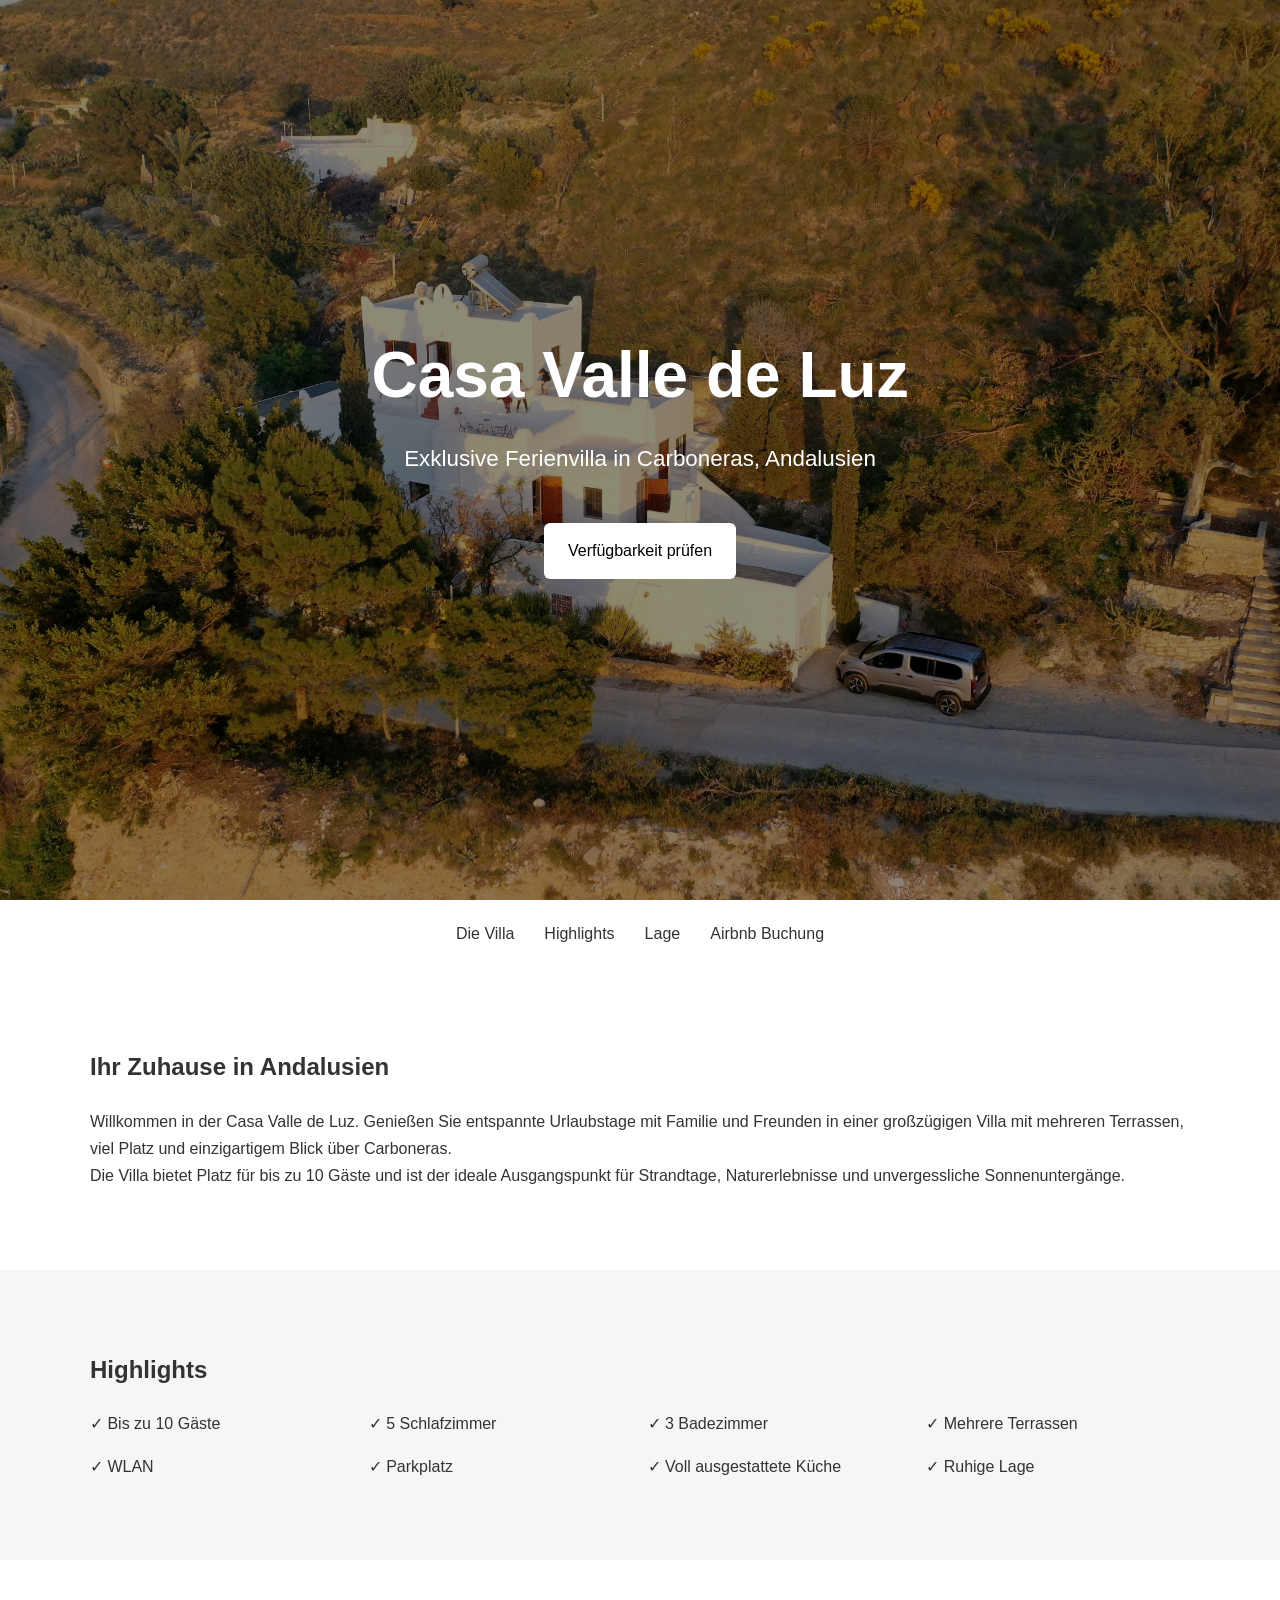
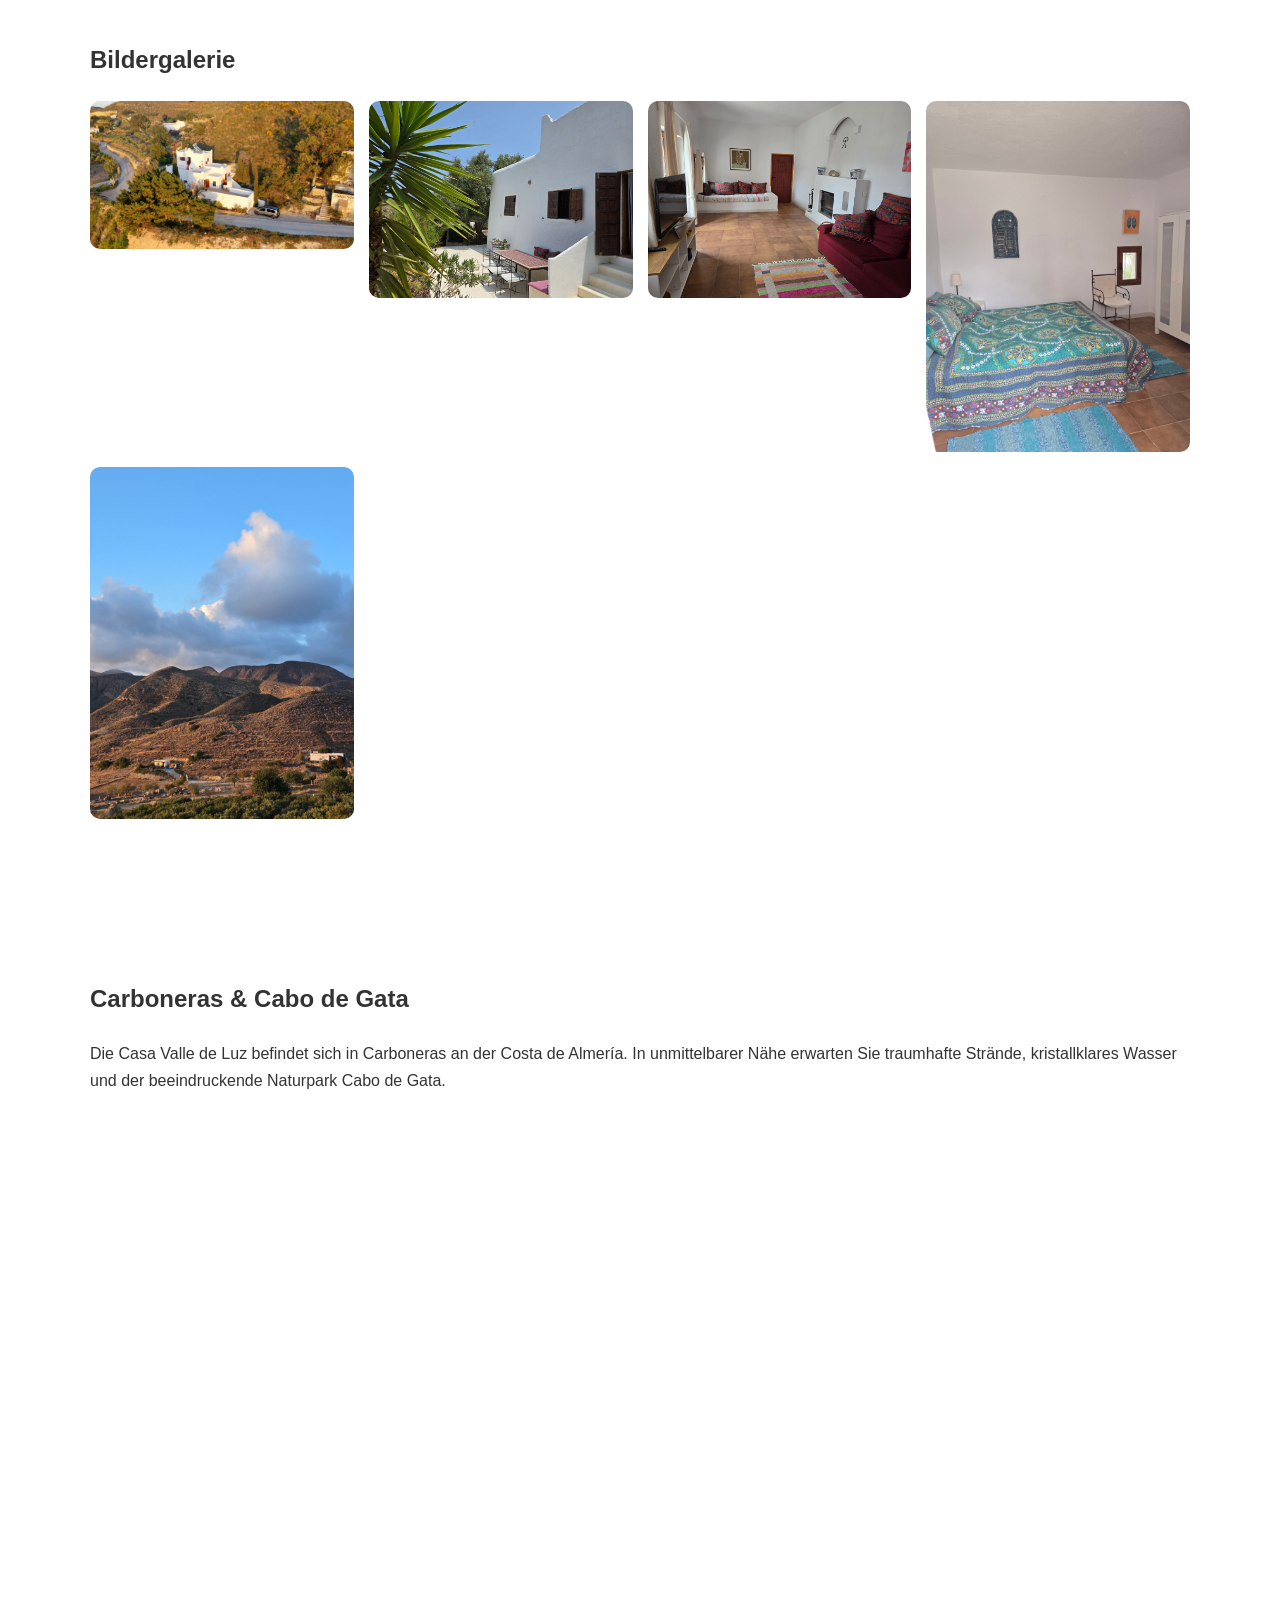
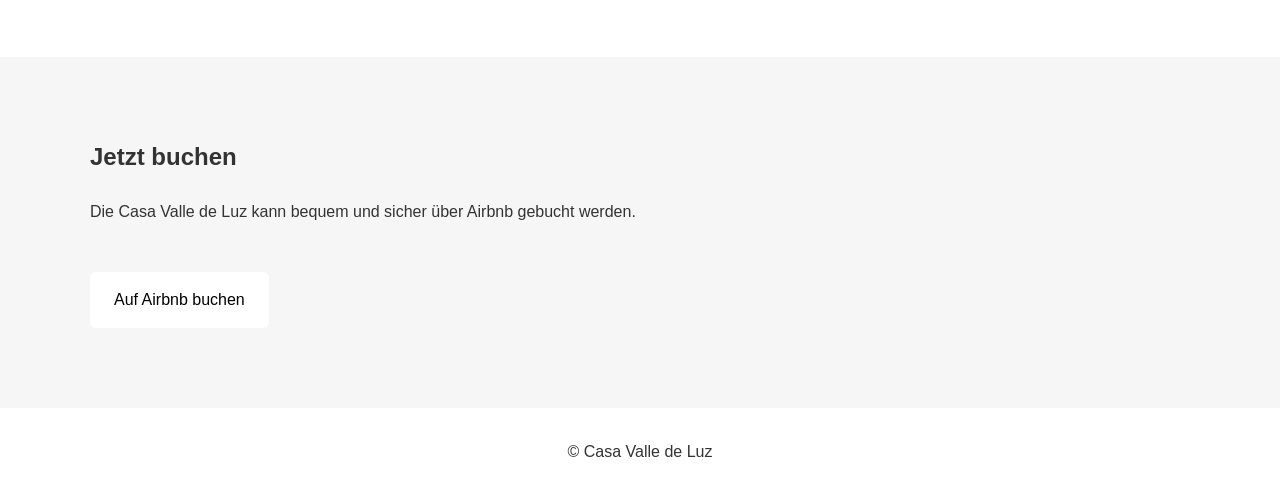
==== index.html @ 9fa116fe "Update button class for Airbnb link" ====
<!DOCTYPE html>
<html lang="de">
<head>
    <meta charset="UTF-8">
    <meta name="viewport" content="width=device-width, initial-scale=1.0">

    <title>Casa Valle de Luz | Ferienvilla in Carboneras, Andalusien</title>

    <meta name="description" content="Exklusive Ferienvilla in Carboneras, Andalusien. Platz für bis zu 10 Gäste, 5 Schlafzimmer, mehrere Terrassen und traumhafte Sonnenuntergänge.">

    <link rel="stylesheet" href="style.css">
</head>
<body>

<header class="hero">
    <div class="overlay">
        <h1>Casa Valle de Luz</h1>
        <p>Exklusive Ferienvilla in Carboneras, Andalusien</p>

<a href="https://www.airbnb.de/rooms/1677461240592118403?adults=7&search_mode=regular_search&check_in=2026-06-26&check_out=2026-07-01&children=0&infants=0&pets=0&source_impression_id=p3_1781857512_P37YwGQTgg1DUT-N&previous_page_section_name=1000&federated_search_id=54c2b876-5242-4b1c-9fb7-497a5ef8c6ed"
   target="_blank"
   class="button">
   Verfügbarkeit prüfen
</a>
</header>

<nav>
    <a href="#villa">Die Villa</a>
    <a href="#highlights">Highlights</a>
    <a href="#lage">Lage</a>
    <a href="DEIN_AIRBNB_LINK" target="_blank">
    Airbnb Buchung
</a>
</nav>

<section id="villa">
    <div class="container">
        <h2>Ihr Zuhause in Andalusien</h2>

        <p>
            Willkommen in der Casa Valle de Luz. Genießen Sie entspannte Urlaubstage
            mit Familie und Freunden in einer großzügigen Villa mit mehreren Terrassen,
            viel Platz und einzigartigem Blick über Carboneras.
        </p>

        <p>
            Die Villa bietet Platz für bis zu 10 Gäste und ist der ideale Ausgangspunkt
            für Strandtage, Naturerlebnisse und unvergessliche Sonnenuntergänge.
        </p>
    </div>
</section>

<section id="highlights" class="light">
    <div class="container">

        <h2>Highlights</h2>

        <div class="grid">
            <div>✓ Bis zu 10 Gäste</div>
            <div>✓ 5 Schlafzimmer</div>
            <div>✓ 3 Badezimmer</div>
            <div>✓ Mehrere Terrassen</div>
            <div>✓ WLAN</div>
            <div>✓ Parkplatz</div>
            <div>✓ Voll ausgestattete Küche</div>
            <div>✓ Ruhige Lage</div>
        </div>

    </div>
</section>

<section id="galerie">
    <div class="container">
        <h2>Bildergalerie</h2>

        <div class="gallery">
            <img src="images/hero.jpg" alt="Ansicht von oben">
            <img src="images/villa1.jpg" alt="Casa Valle de Luz Terrasse">
            <img src="images/villa2.jpg" alt="Wohnbereich">
            <img src="images/villa3.jpg" alt="Schlafzimmer">
            <img src="images/villa4.jpg" alt="Ausblick">
        </div>
    </div>
</section>

<section id="lage">
    <div class="container">

        <h2>Carboneras & Cabo de Gata</h2>

        <p>
            Die Casa Valle de Luz befindet sich in Carboneras an der Costa de Almería.
            In unmittelbarer Nähe erwarten Sie traumhafte Strände, kristallklares Wasser
            und der beeindruckende Naturpark Cabo de Gata.
        </p>

        <iframe
            src="https://www.google.com/maps/embed?pb="
            loading="lazy">
        </iframe>

    </div>
</section>

<section id="buchen" class="light">
    <div class="container">

        <h2>Jetzt buchen</h2>

<p>
    Die Casa Valle de Luz kann bequem und sicher über Airbnb gebucht werden.
</p>

<br>


        <a href="https://www.airbnb.de/rooms/1677461240592118403?adults=6&search_mode=regular_search&check_in=2026-06-24&check_out=2026-06-29&children=0&infants=0&pets=0&source_impression_id=p3_1781709118_P3bIloyeZhqoK9XS&previous_page_section_name=1000&federated_search_id=113969c2-7165-487b-b480-dc4392b8ad9c"
           target="_blank"
           class="button button-buchen">
           Auf Airbnb buchen
        </a>

    </div>
</section>

<footer>
    <p>© Casa Valle de Luz</p>
</footer>

</body>
</html>
---- style.css ----
*{
    margin:0;
    padding:0;
    box-sizing:border-box;
}

body{
    font-family:Arial,sans-serif;
    line-height:1.7;
    color:#333;
}

.hero{
    height:100vh;
    background:url('images/hero.jpg') center center/cover;
    position:relative;
}

.overlay{
    background:rgba(0,0,0,0.45);
    color:white;
    height:100%;
    display:flex;
    flex-direction:column;
    justify-content:center;
    align-items:center;
    text-align:center;
    padding:20px;
}

.hero h1{
    font-size:4rem;
    margin-bottom:10px;
}

.hero p{
    font-size:1.4rem;
    margin-bottom:25px;
}

.button{
    background:white;
    color:black;
    padding:14px 24px;
    text-decoration:none;
    border-radius:6px;
}

nav{
    display:flex;
    justify-content:center;
    gap:30px;
    padding:20px;
    background:white;
    position:sticky;
    top:0;
}

nav a{
    text-decoration:none;
    color:#333;
}

.container{
    width:min(1100px,90%);
    margin:auto;
    padding:80px 0;
}

h2{
    margin-bottom:20px;
}

.light{
    background:#f6f6f6;
}

.grid{
    display:grid;
    grid-template-columns:repeat(auto-fit,minmax(220px,1fr));
    gap:15px;
}

.gallery{
    display:grid;
    grid-template-columns:repeat(auto-fit,minmax(250px,1fr));
    gap:15px;
}

.gallery img{
    width:100%;
    border-radius:10px;
}

iframe{
    width:100%;
    height:450px;
    border:none;
    margin-top:25px;
}

form{
    display:flex;
    flex-direction:column;
    gap:15px;
}

input,
textarea{
    padding:12px;
    border:1px solid #ccc;
    border-radius:6px;
}

.button{
    background:white;
    color:black;
    padding:14px 24px;
    text-decoration:none;
    border-radius:6px;

    display:inline-block;
    margin-top:20px;
    font-size:1rem;
    cursor:pointer;
}
footer{
    text-align:center;
    padding:30px;
}
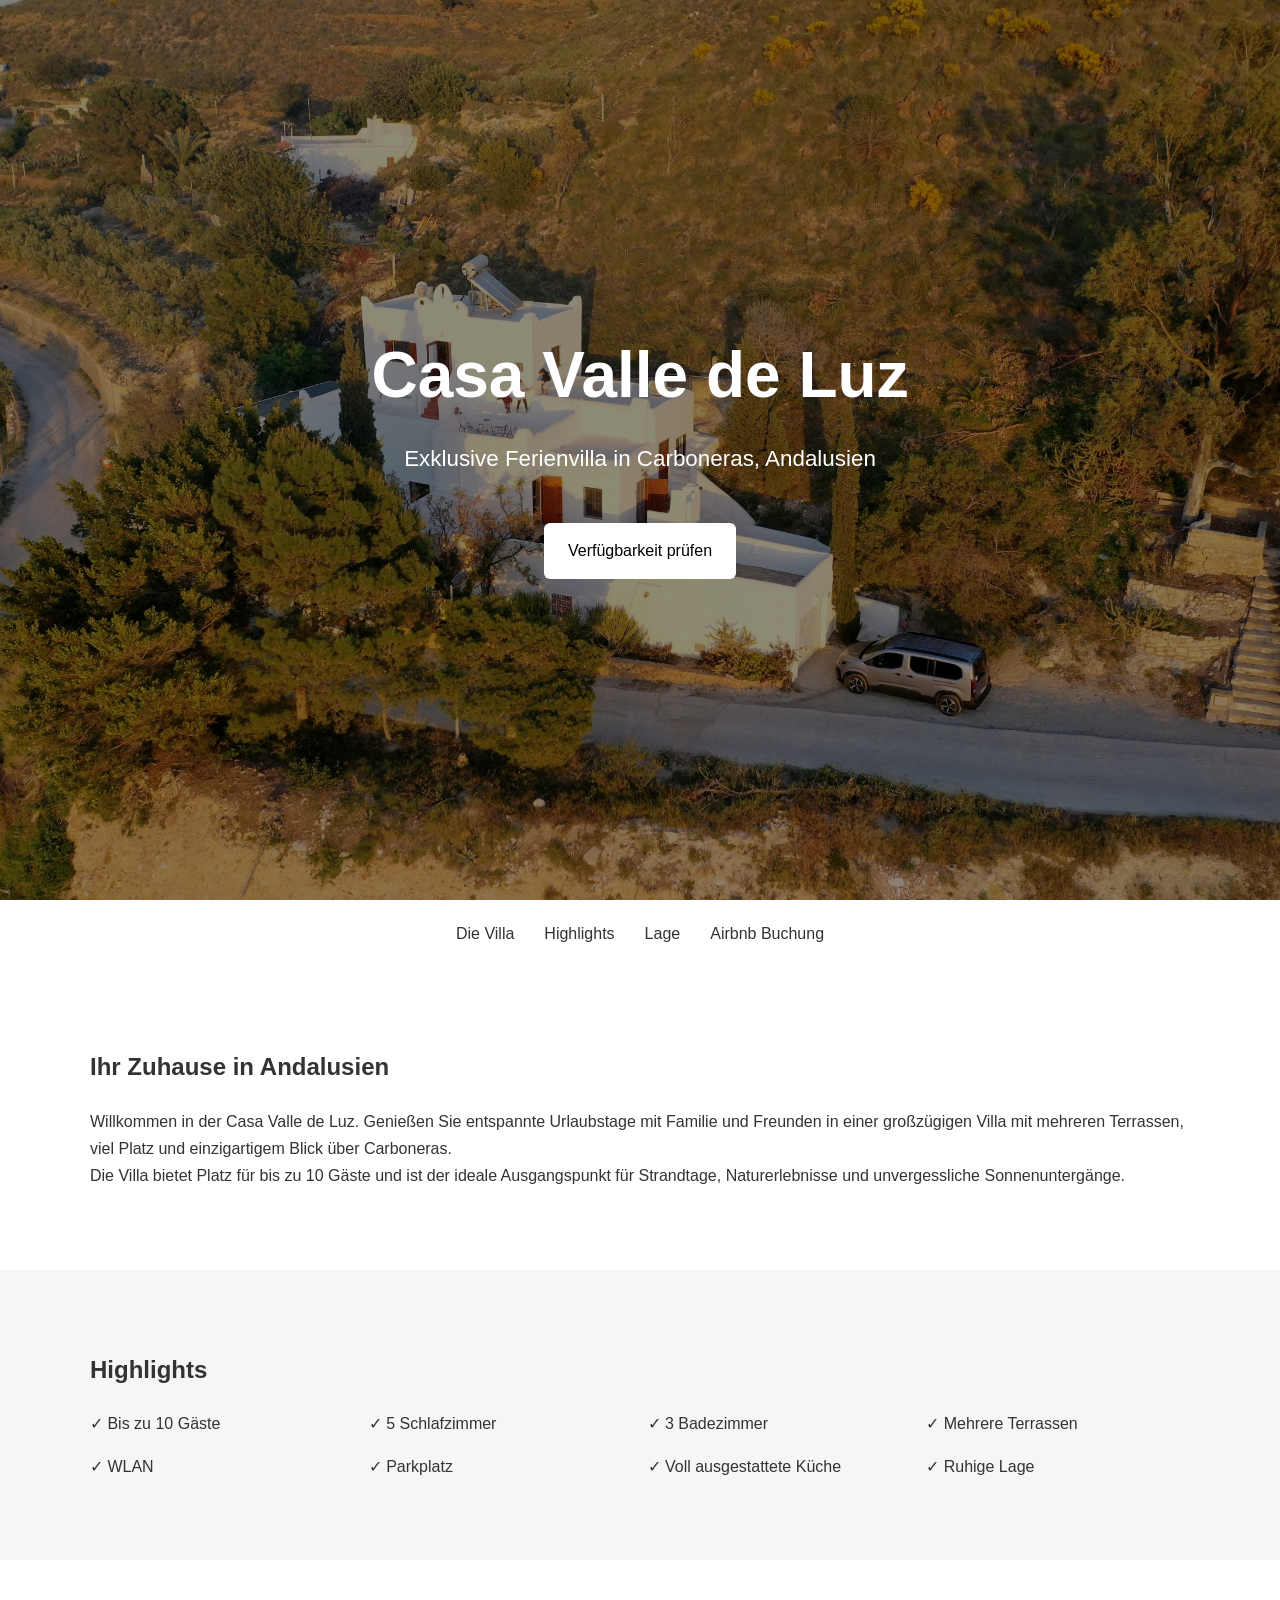
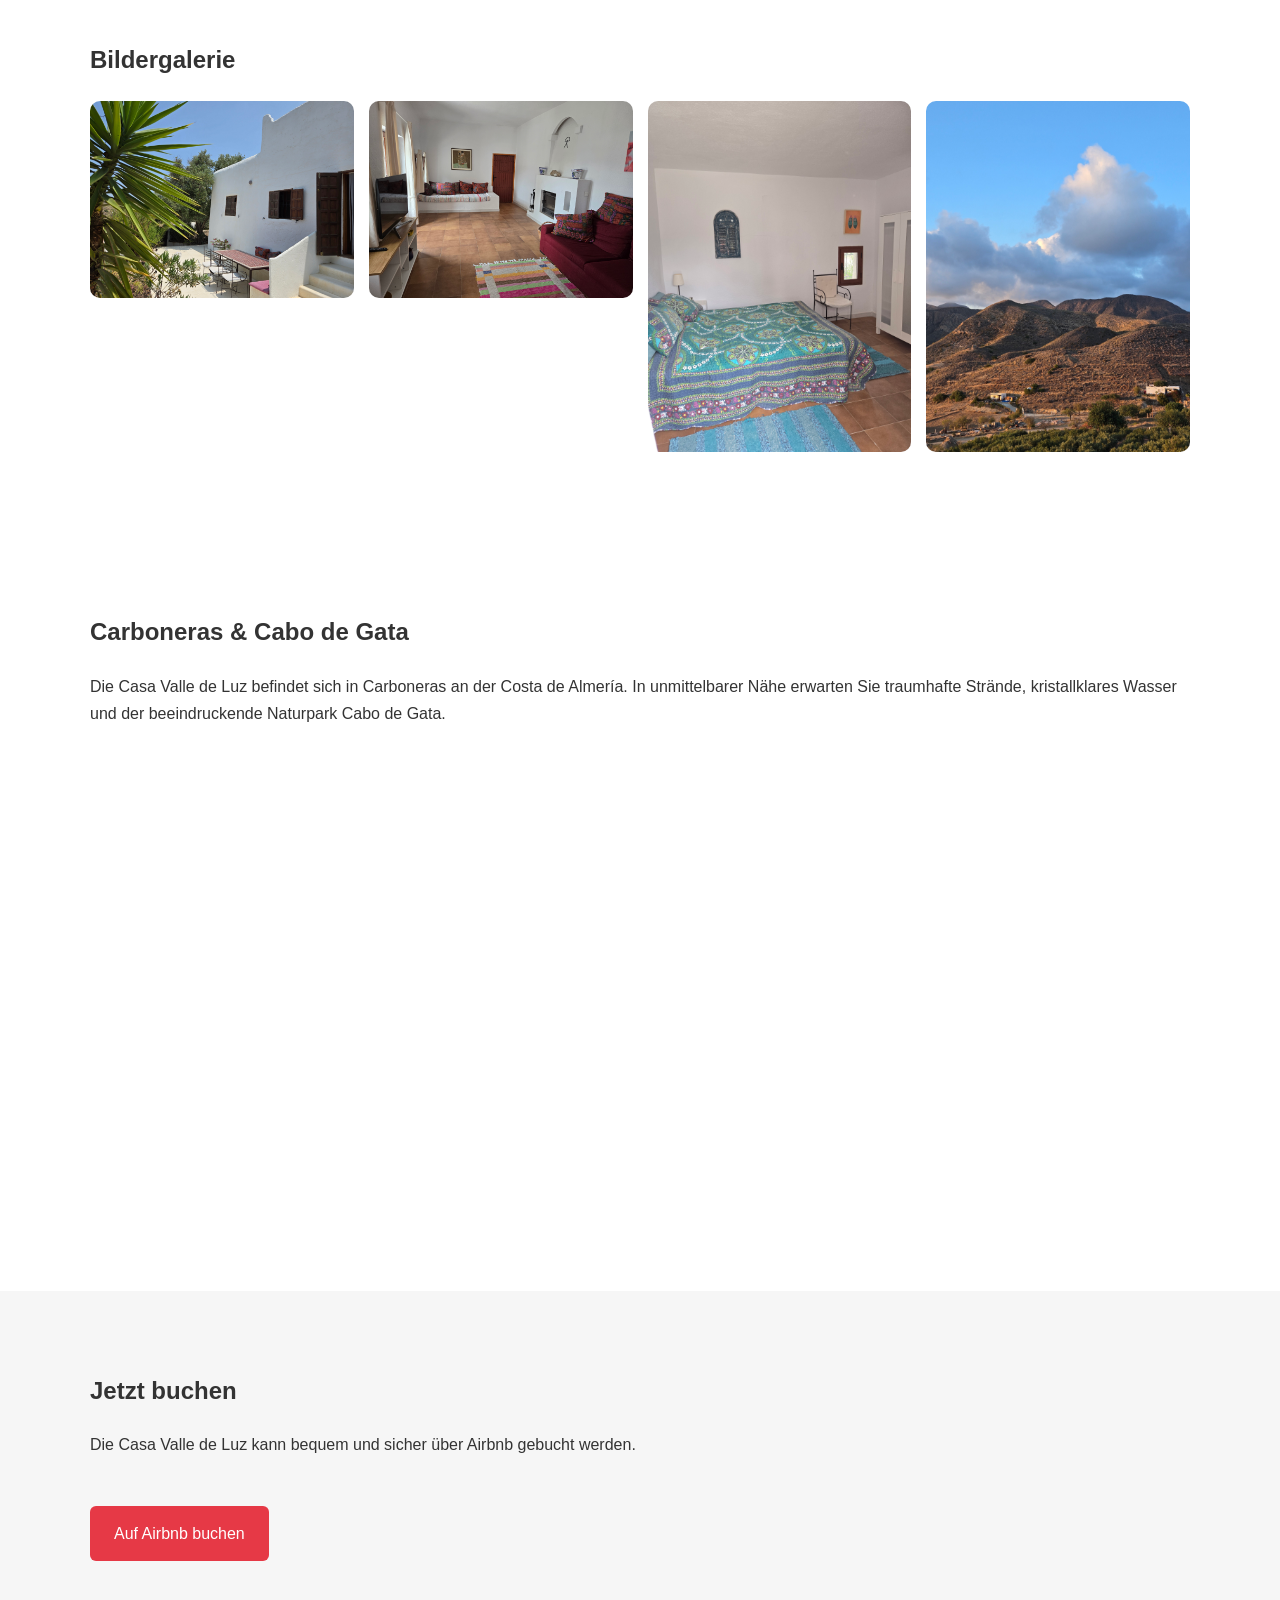
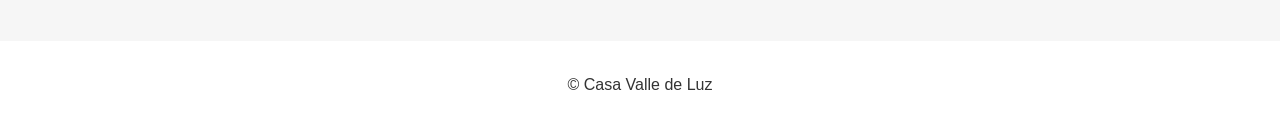
==== commit 78eea9ff: "Update gallery section with lightbox functionality" ====
--- a/index.html
+++ b/index.html
@@ -73,13 +73,12 @@
     <div class="container">
         <h2>Bildergalerie</h2>
 
-        <div class="gallery">
-            <img src="images/hero.jpg" alt="Ansicht von oben">
-            <img src="images/villa1.jpg" alt="Casa Valle de Luz Terrasse">
-            <img src="images/villa2.jpg" alt="Wohnbereich">
-            <img src="images/villa3.jpg" alt="Schlafzimmer">
-            <img src="images/villa4.jpg" alt="Ausblick">
-        </div>
+<div class="gallery">
+    <img src="images/villa1.jpg" alt="Casa Valle de Luz Terrasse" onclick="openLightbox(this)">
+    <img src="images/villa2.jpg" alt="Wohnbereich" onclick="openLightbox(this)">
+    <img src="images/villa3.jpg" alt="Schlafzimmer" onclick="openLightbox(this)">
+    <img src="images/villa4.jpg" alt="Ausblick" onclick="openLightbox(this)">
+</div> 
     </div>
 </section>
 
--- a/style.css
+++ b/style.css
@@ -128,3 +128,11 @@
     text-align:center;
     padding:30px;
 }
+.button-buchen{
+    background: #e63946;
+    color: white;
+}
+
+.button-buchen:hover{
+    background: #c92a36;
+}
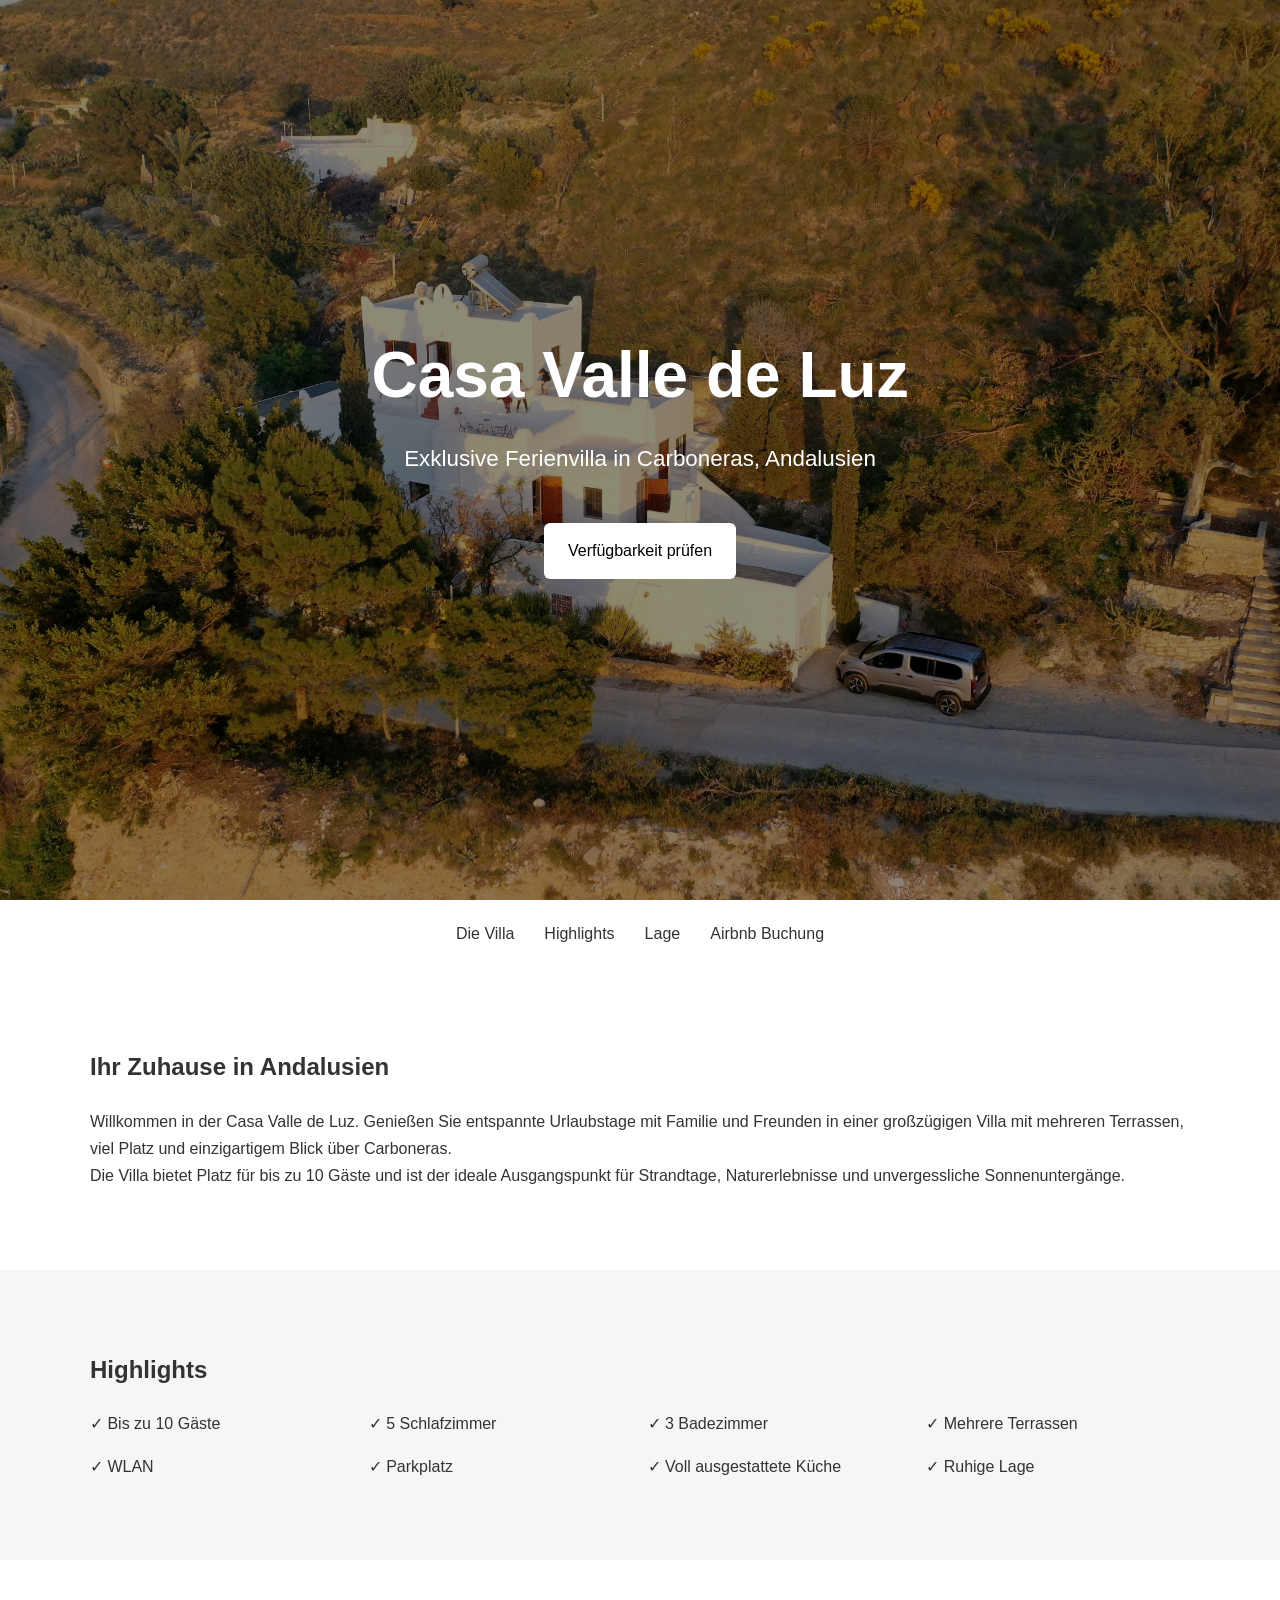
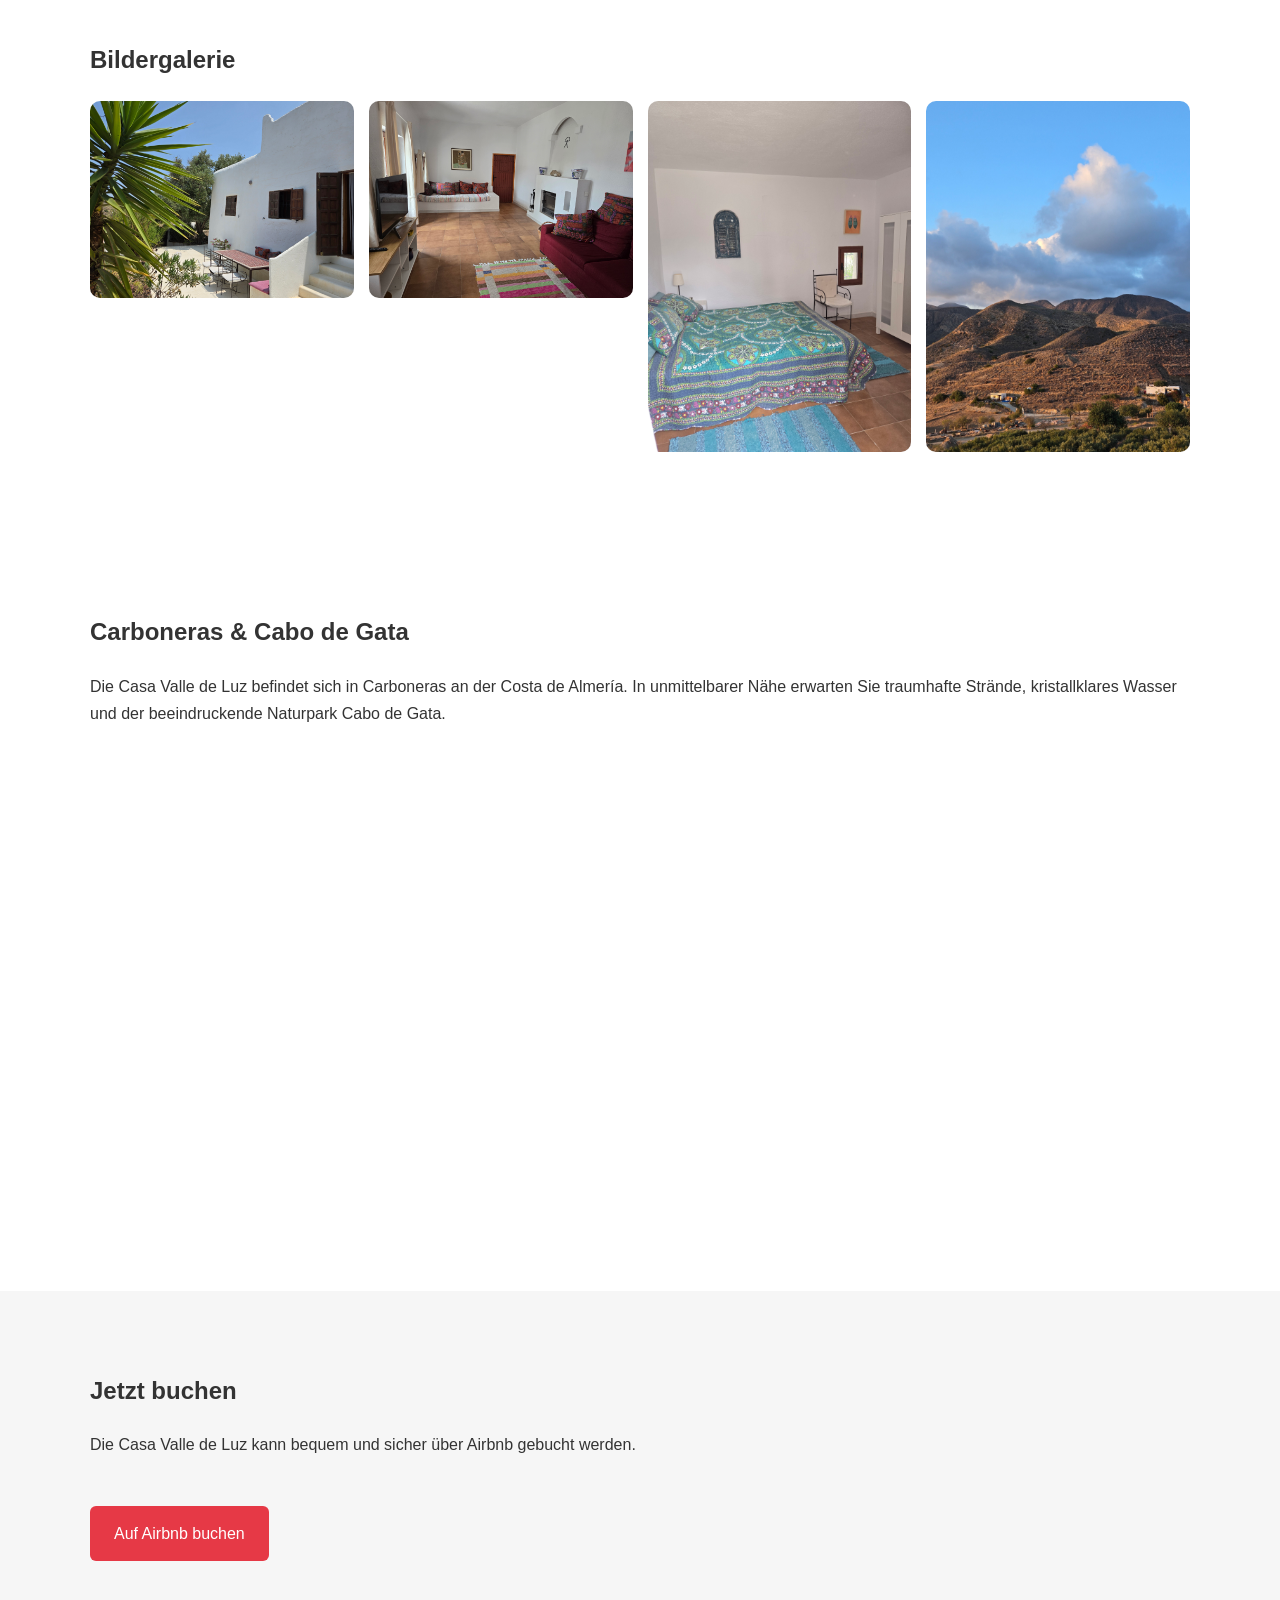
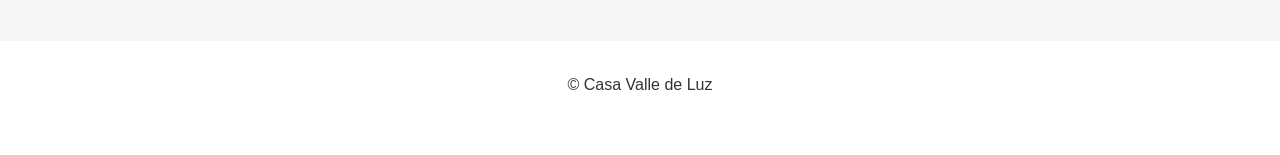
==== commit 2954f74f: "Add lightbox div for image display" ====
--- a/index.html
+++ b/index.html
@@ -126,5 +126,8 @@
     <p>© Casa Valle de Luz</p>
 </footer>
 
+    <div id="lightbox" onclick="closeLightbox()">
+    <img id="lightbox-img">
+</div>
 </body>
 </html>
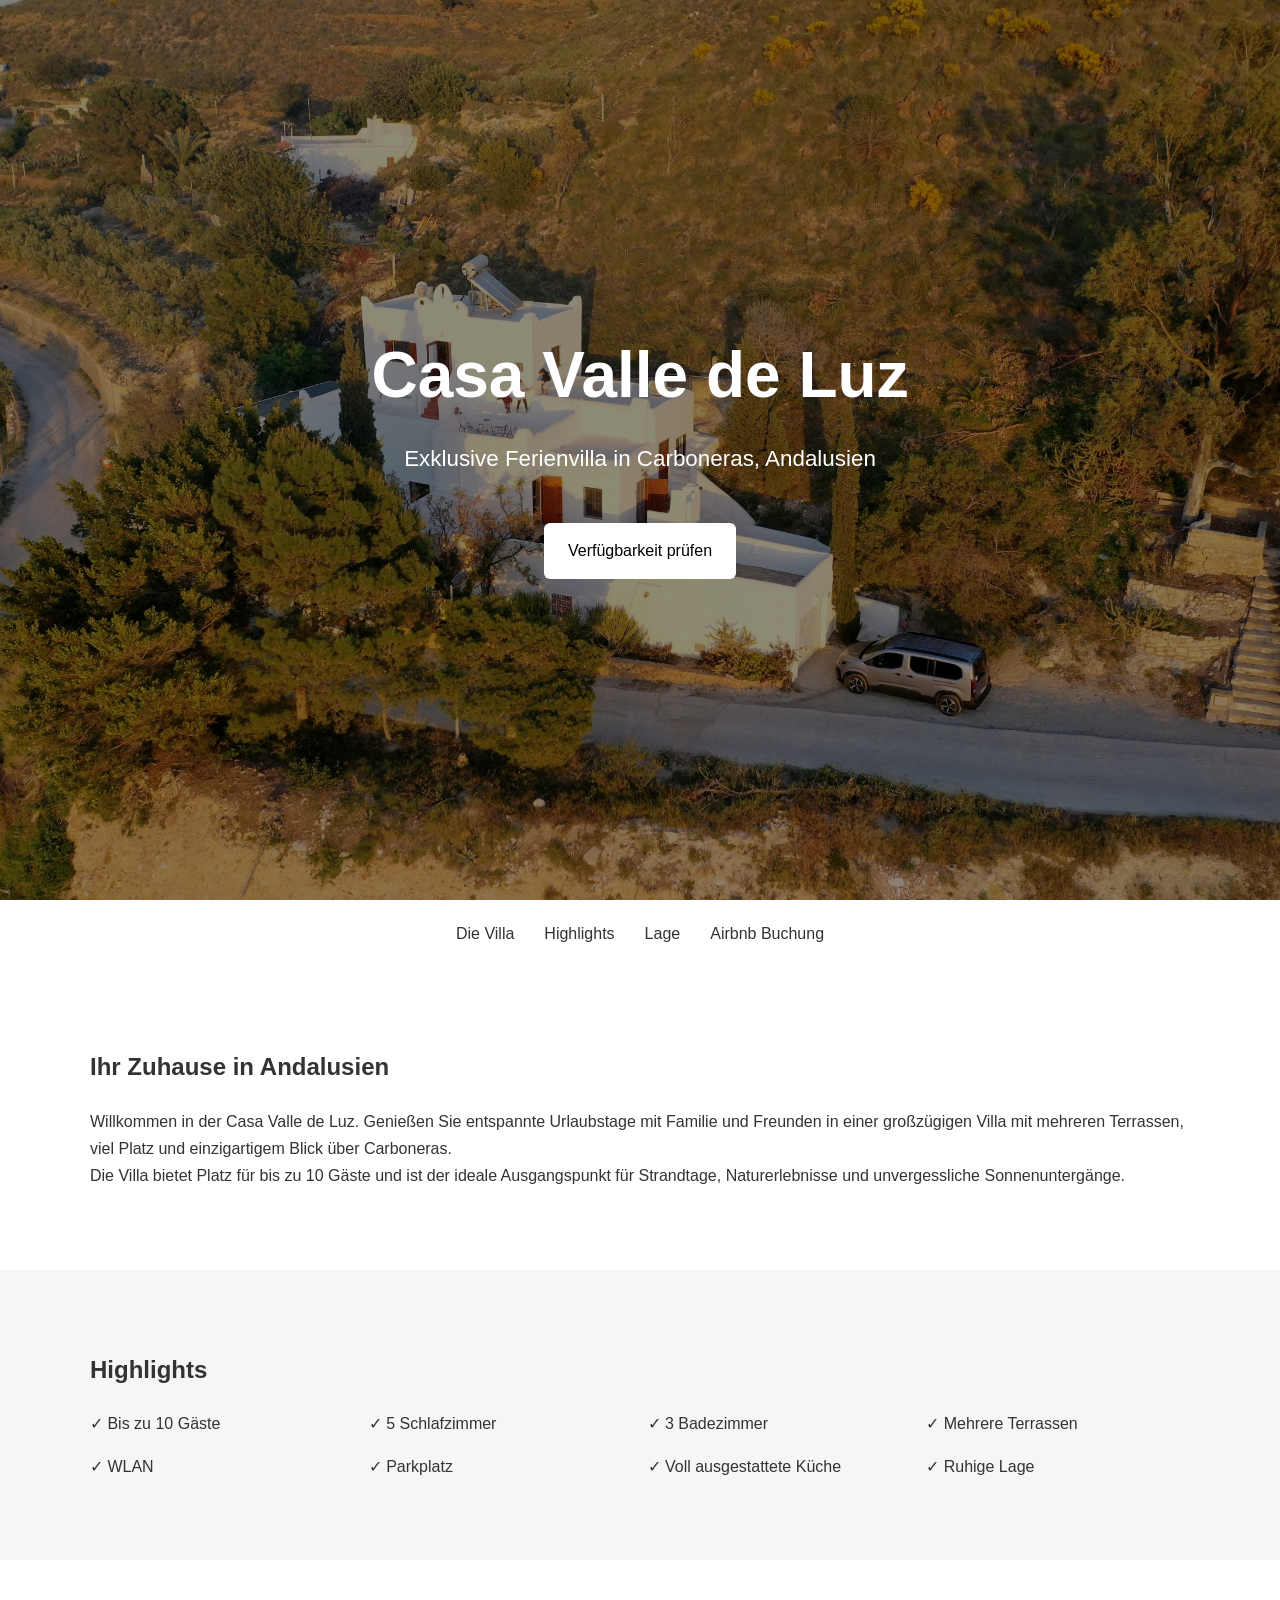
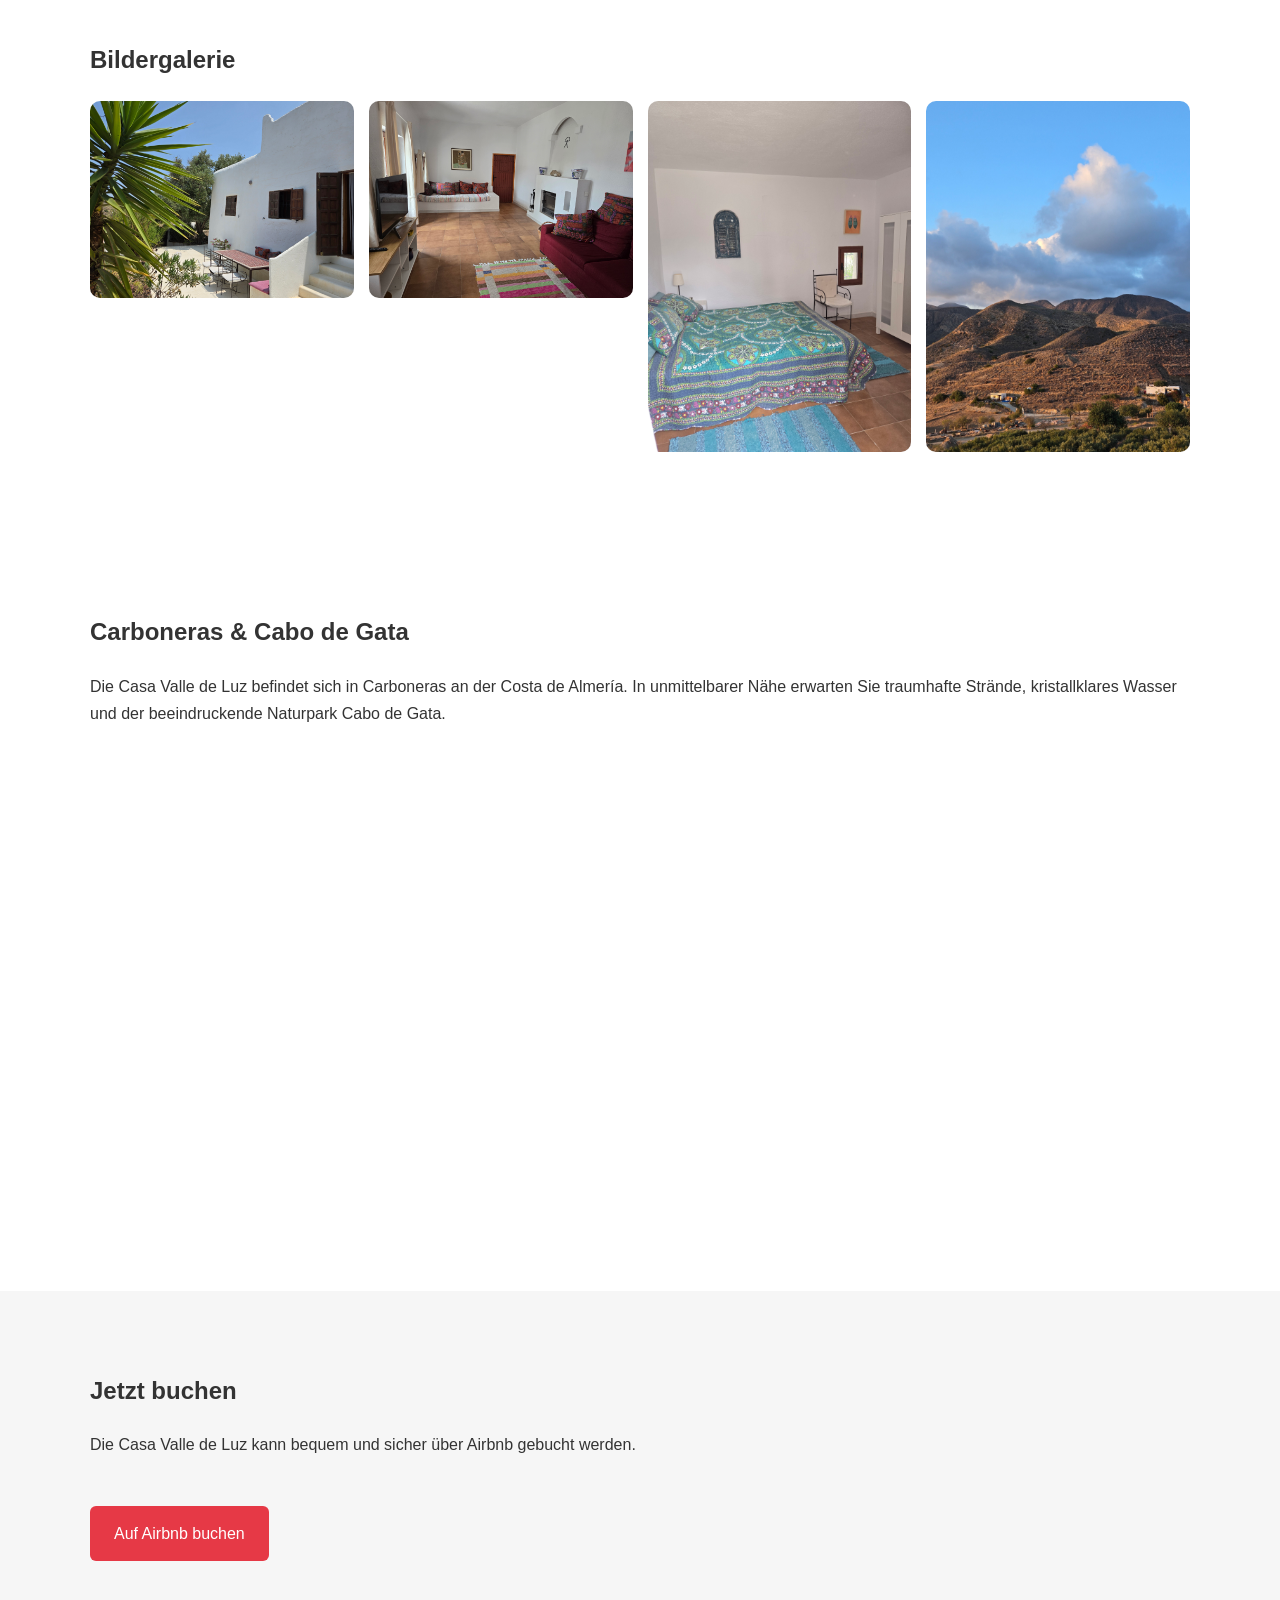
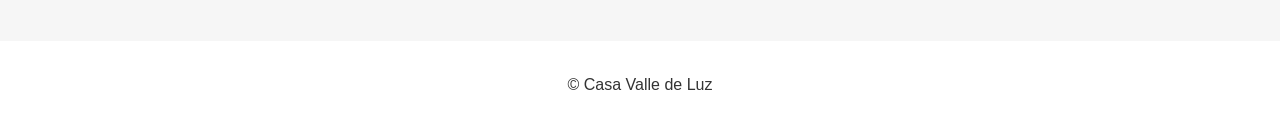
==== commit 7e8c6c37: "Implement lightbox functionality in index.html Added JavaScript functions to handle lightbox opening" ====
--- a/index.html
+++ b/index.html
@@ -129,5 +129,15 @@
     <div id="lightbox" onclick="closeLightbox()">
     <img id="lightbox-img">
 </div>
+    <script>
+function openLightbox(img){
+    document.getElementById('lightbox').style.display = 'flex';
+    document.getElementById('lightbox-img').src = img.src;
+}
+
+function closeLightbox(){
+    document.getElementById('lightbox').style.display = 'none';
+}
+</script>
 </body>
 </html>
--- a/style.css
+++ b/style.css
@@ -136,3 +136,21 @@
 .button-buchen:hover{
     background: #c92a36;
 }
+#lightbox{
+    position: fixed;
+    top: 0;
+    left: 0;
+    width: 100%;
+    height: 100%;
+    background: rgba(0,0,0,0.9);
+    display: none;
+    justify-content: center;
+    align-items: center;
+    z-index: 9999;
+}
+
+#lightbox img{
+    max-width: 90%;
+    max-height: 90%;
+    border-radius: 8px;
+}
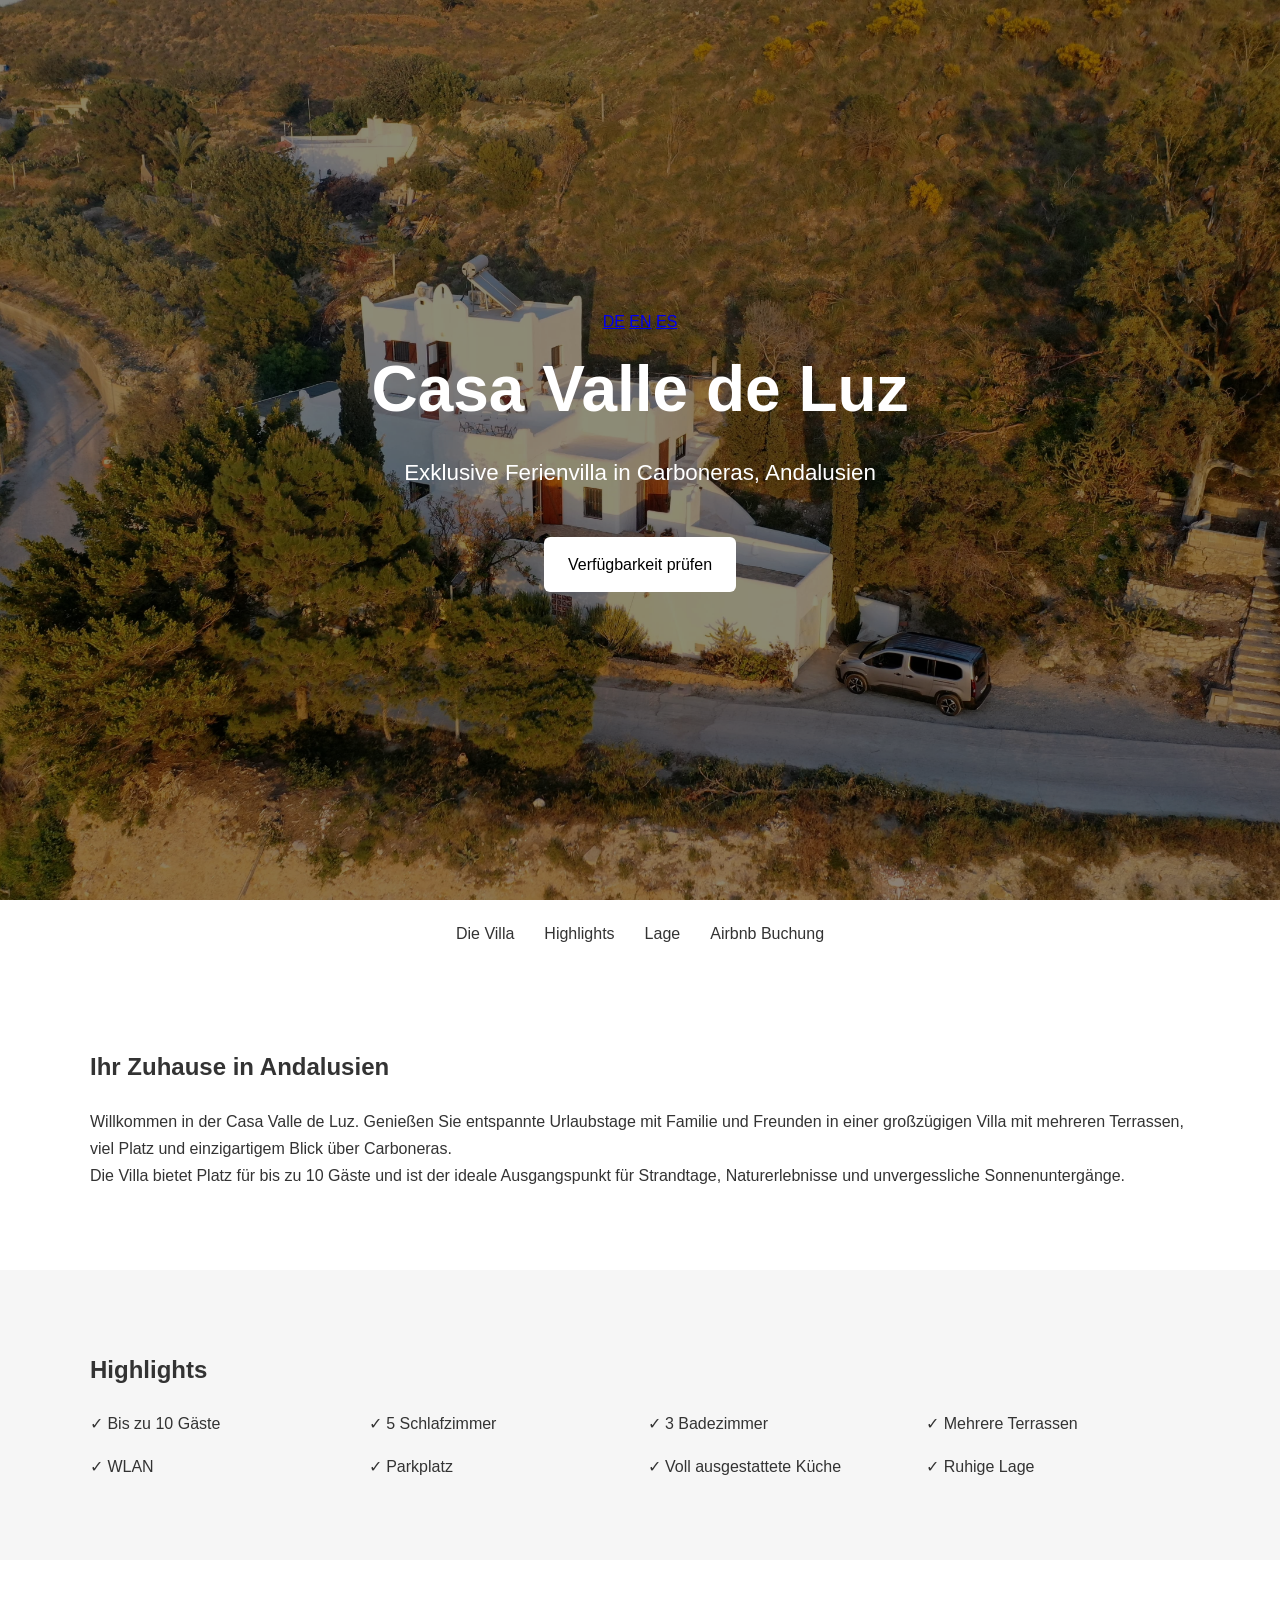
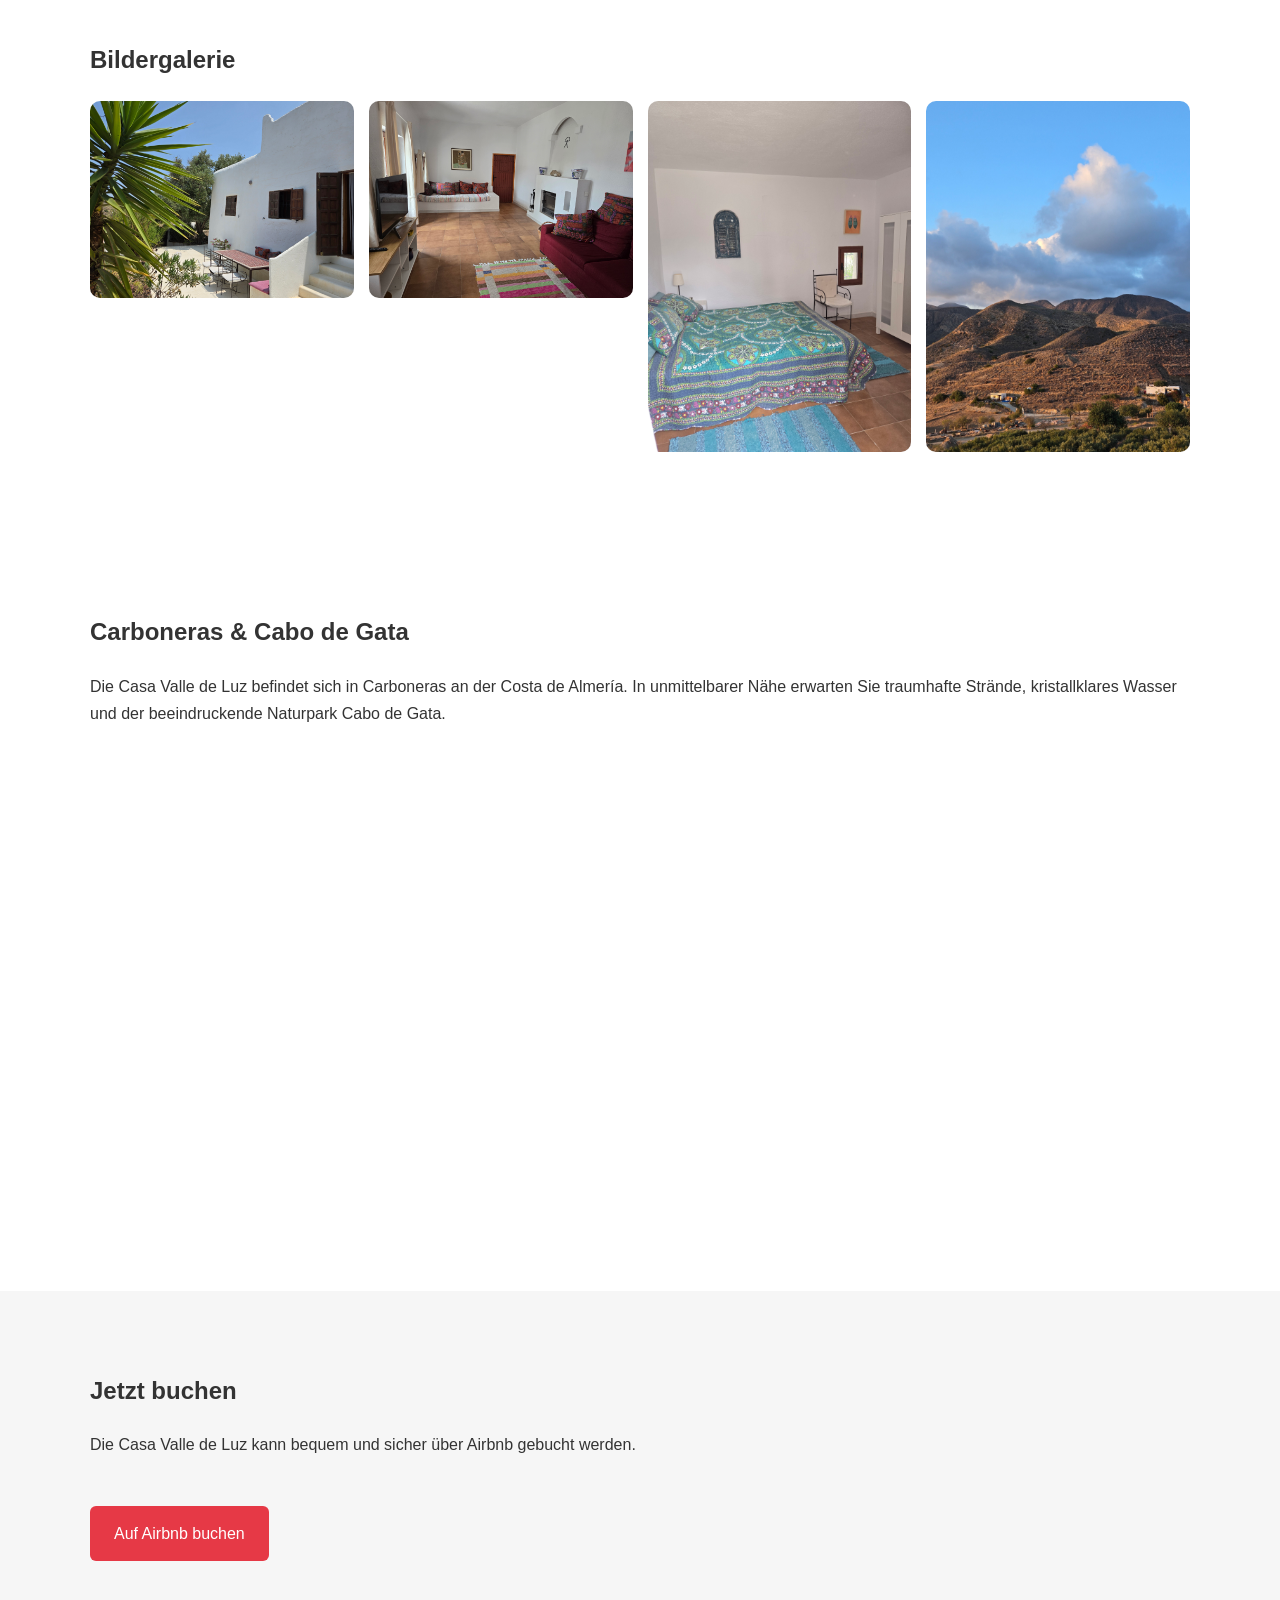
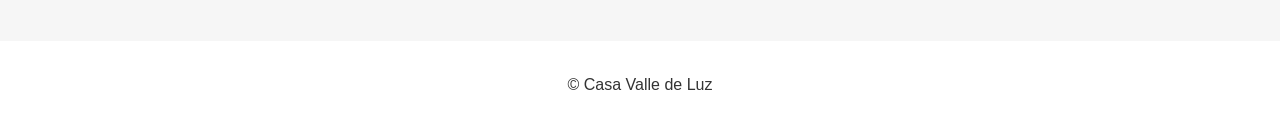
==== commit 15bc5f97: "Add language switch to index.html Added language switch links for DE, EN, and ES." ====
--- a/index.html
+++ b/index.html
@@ -14,6 +14,13 @@
 
 <header class="hero">
     <div class="overlay">
+        
+        <div class="lang-switch">
+    <a href="index.html">DE</a>
+    <a href="en.html">EN</a>
+    <a href="es1.html">ES</a>
+</div>
+        
         <h1>Casa Valle de Luz</h1>
         <p>Exklusive Ferienvilla in Carboneras, Andalusien</p>
 
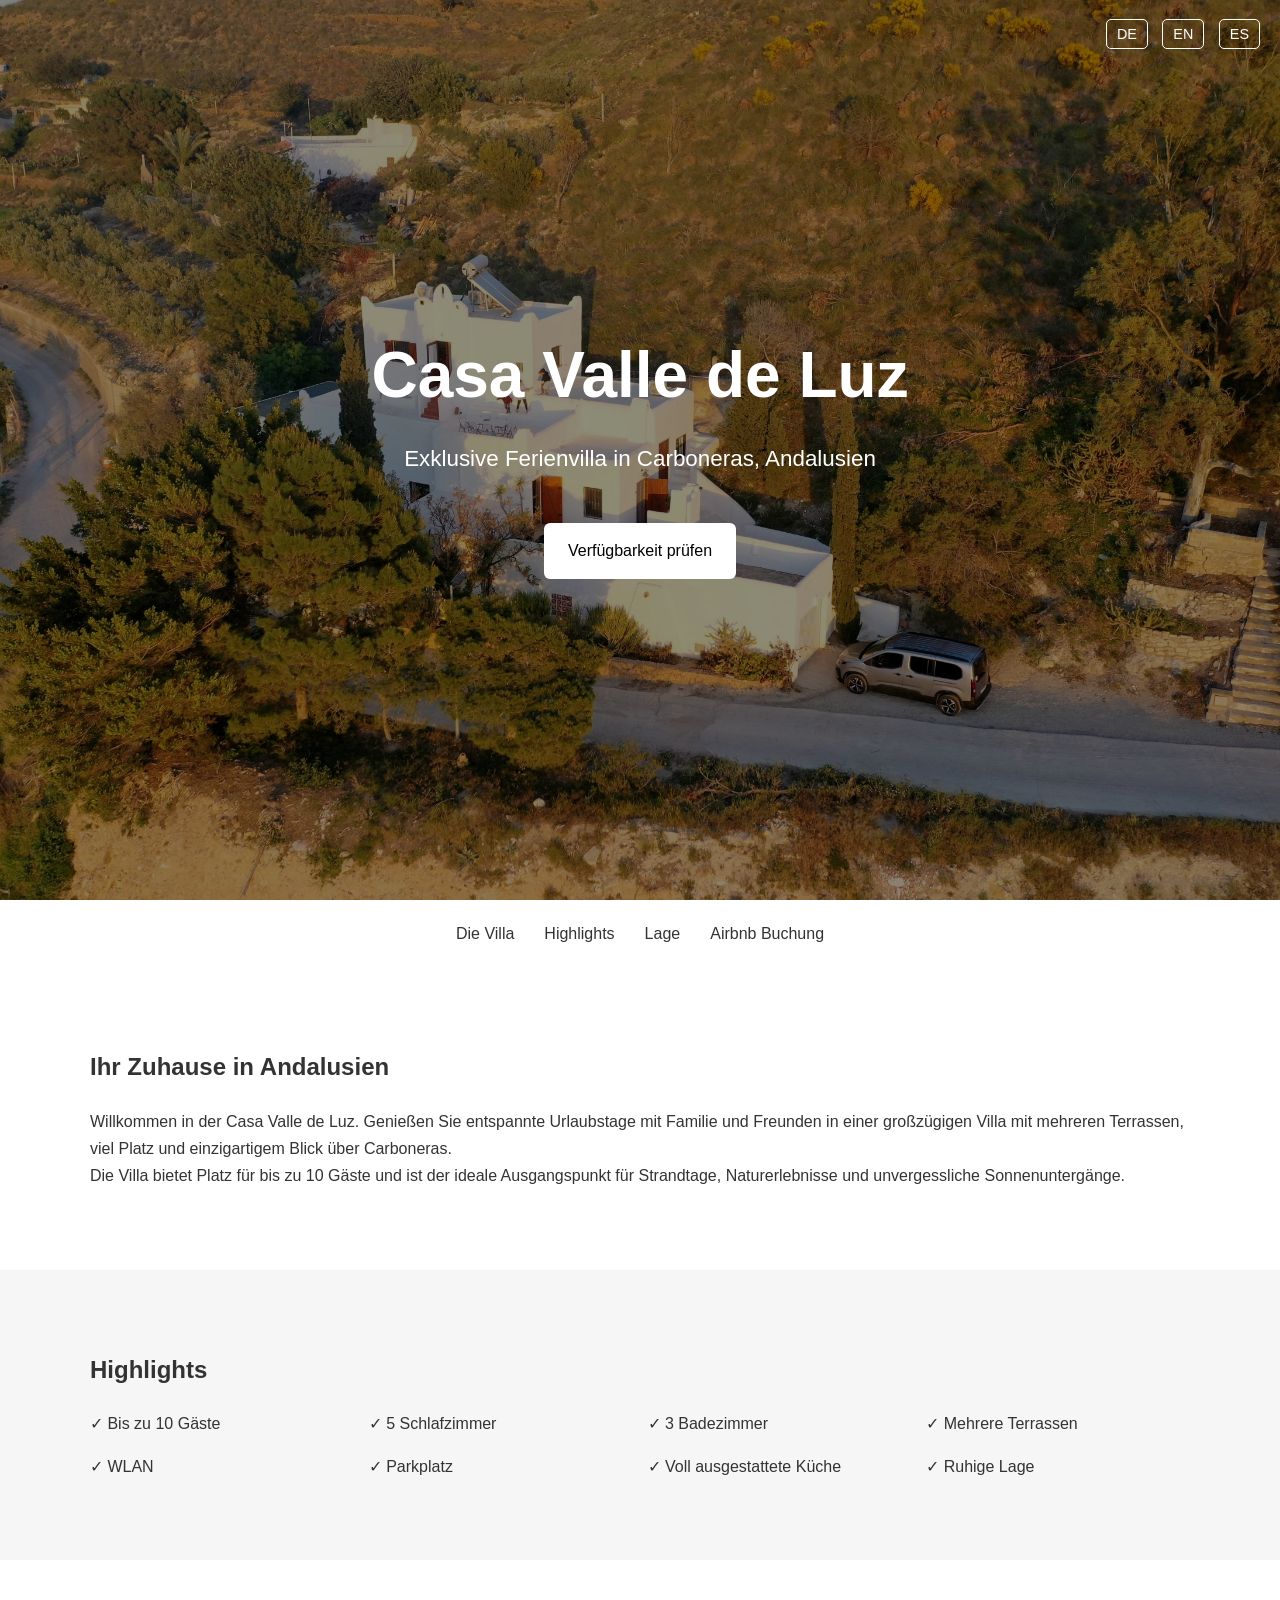
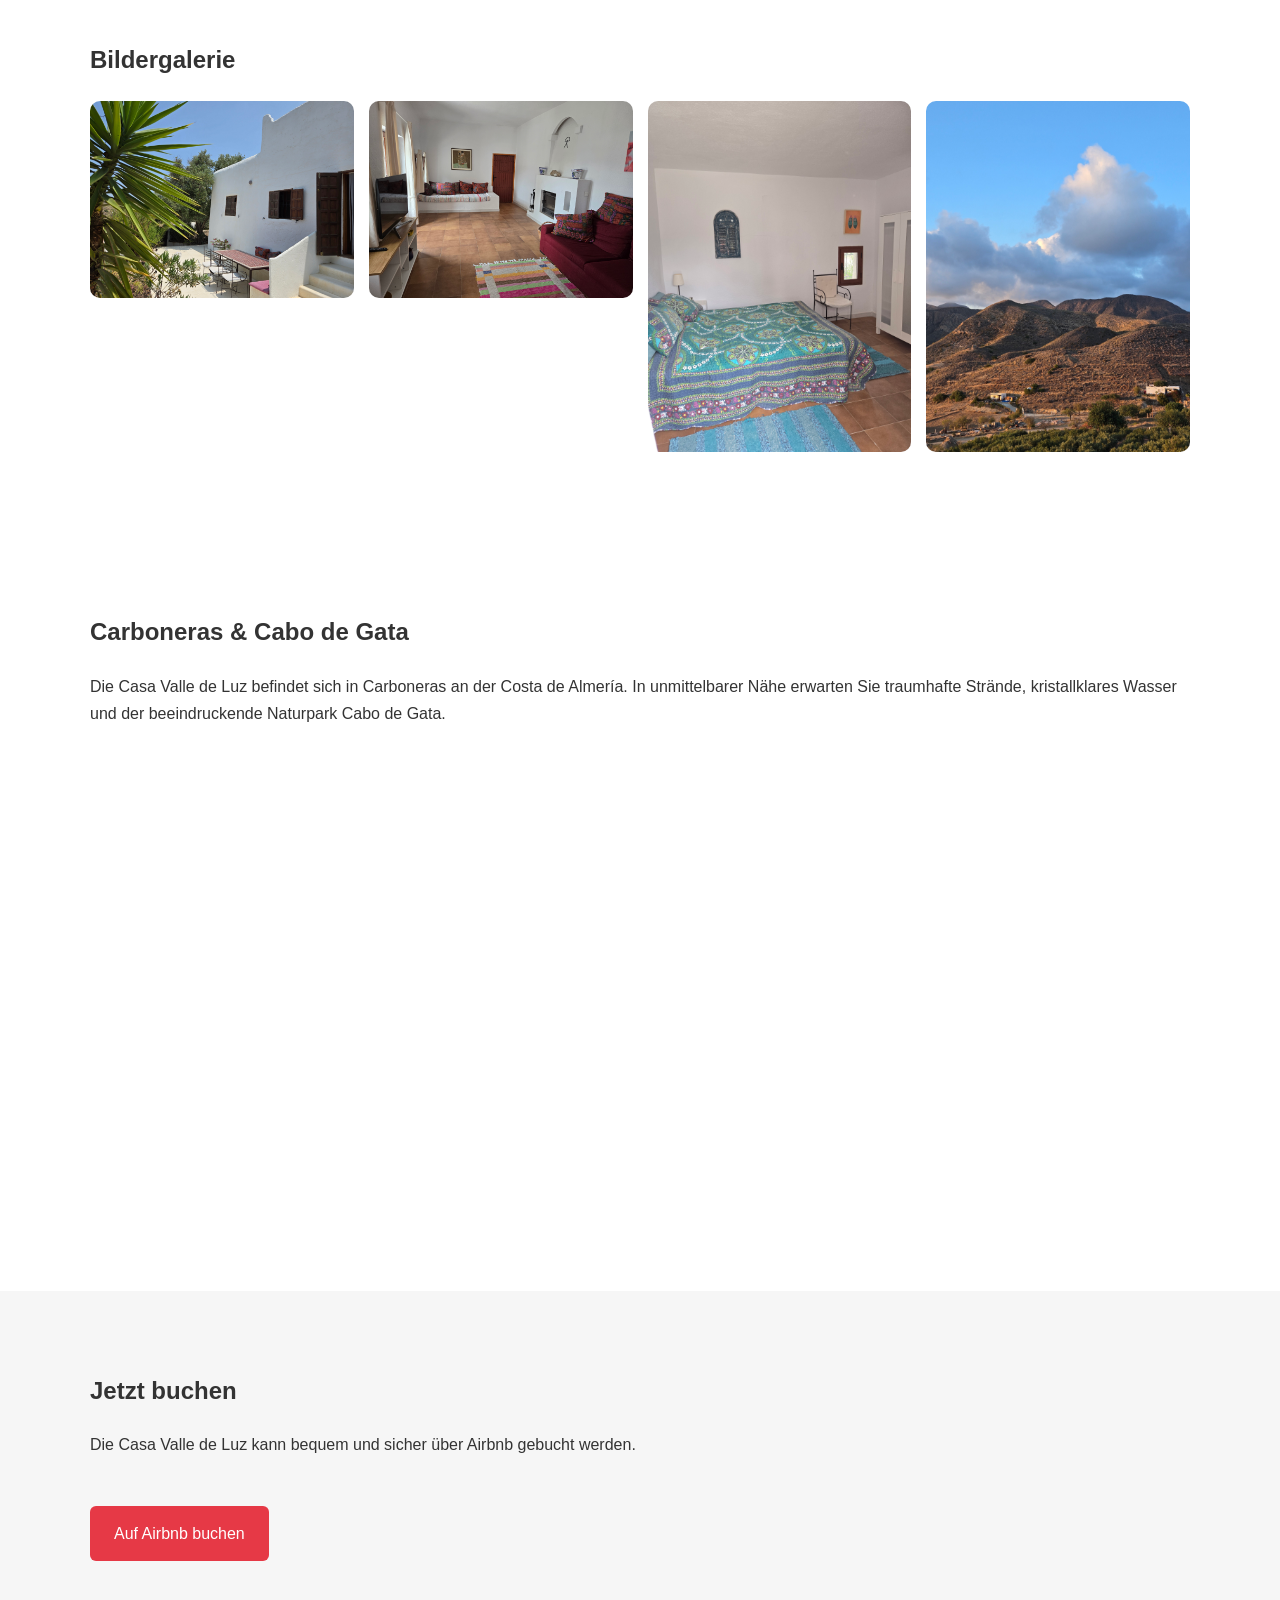
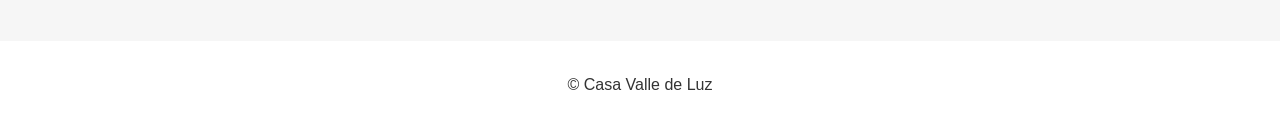
==== commit ae8099c6: "Change English link from en.html to en1.html" ====
--- a/index.html
+++ b/index.html
@@ -17,7 +17,7 @@
         
         <div class="lang-switch">
     <a href="index.html">DE</a>
-    <a href="en.html">EN</a>
+    <a href="en1.html">EN</a>
     <a href="es1.html">ES</a>
 </div>
         
--- a/style.css
+++ b/style.css
@@ -154,3 +154,24 @@
     max-height: 90%;
     border-radius: 8px;
 }
+.lang-switch{
+    position:absolute;
+    top:20px;
+    right:20px;
+    z-index:1000;
+}
+
+.lang-switch a{
+    color:white;
+    text-decoration:none;
+    margin-left:10px;
+    padding:6px 10px;
+    border:1px solid white;
+    border-radius:5px;
+    font-size:0.9rem;
+}
+
+.lang-switch a:hover{
+    background:white;
+    color:black;
+}
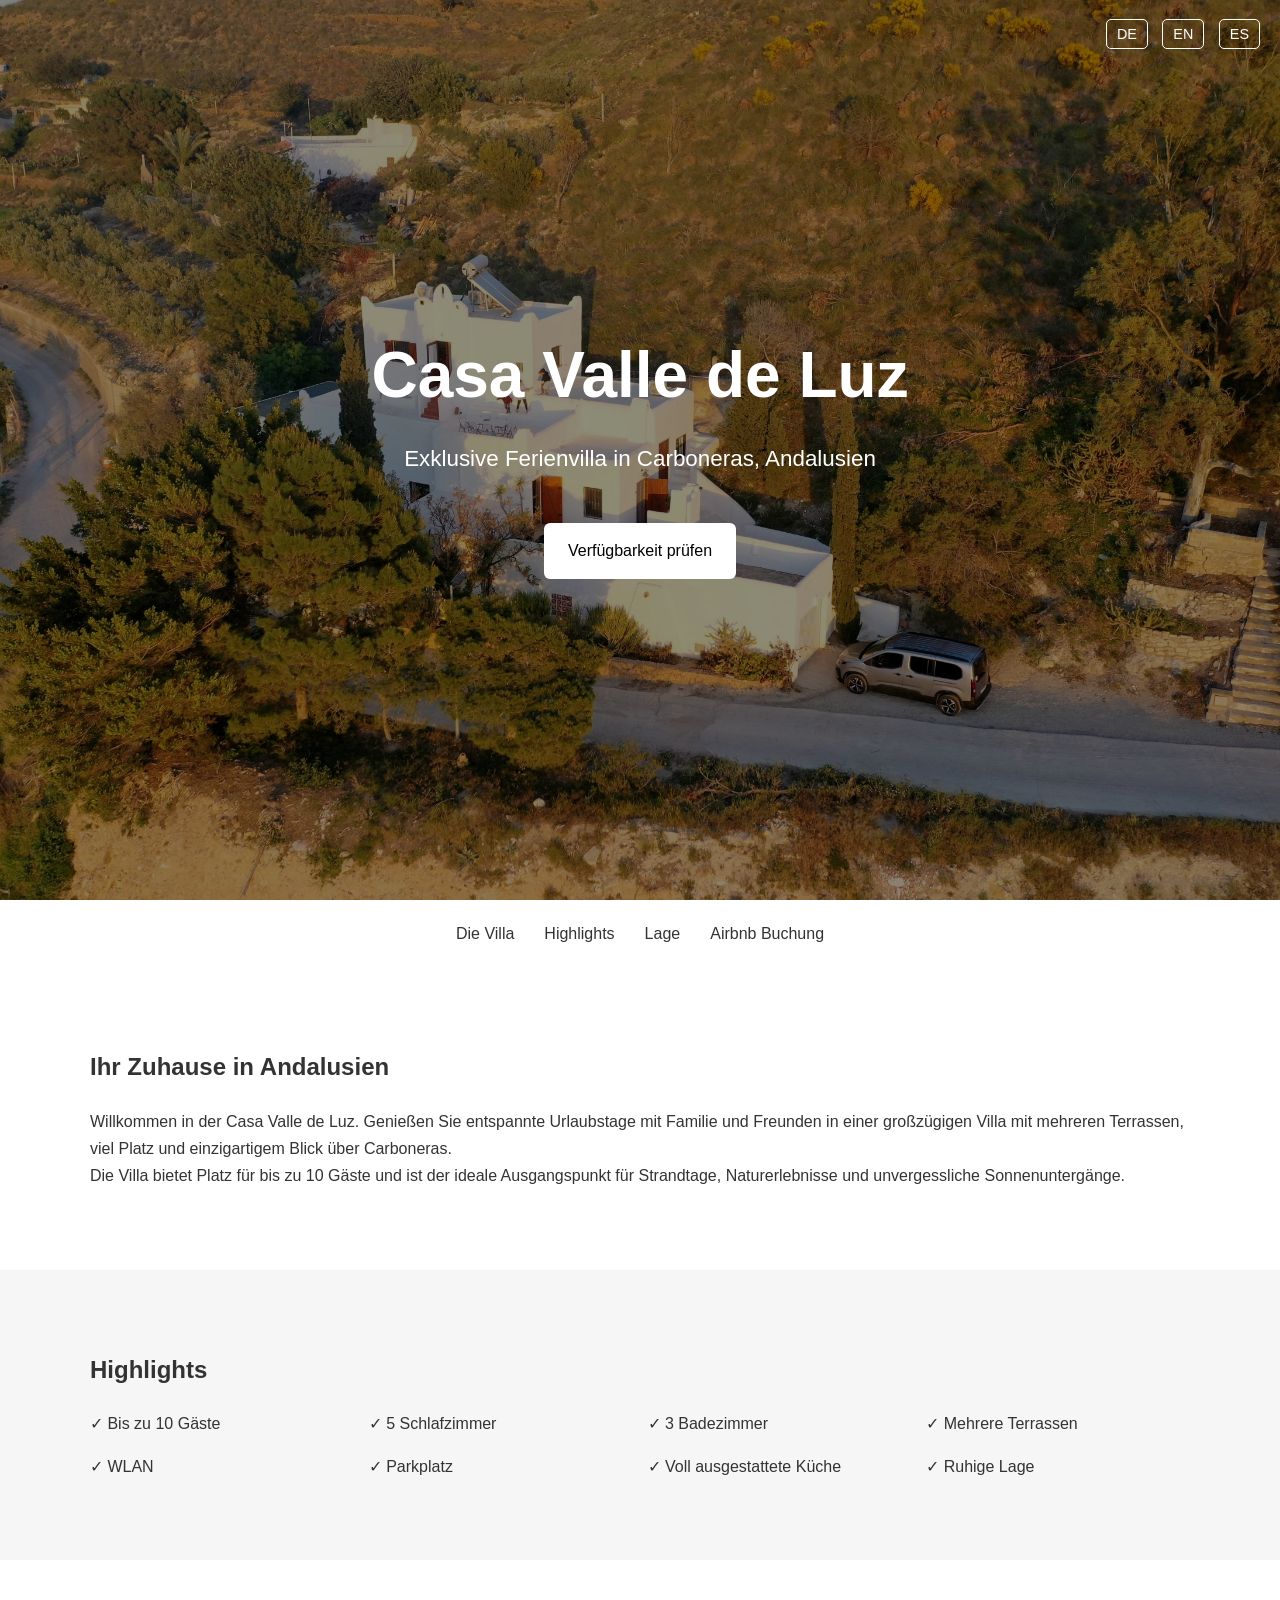
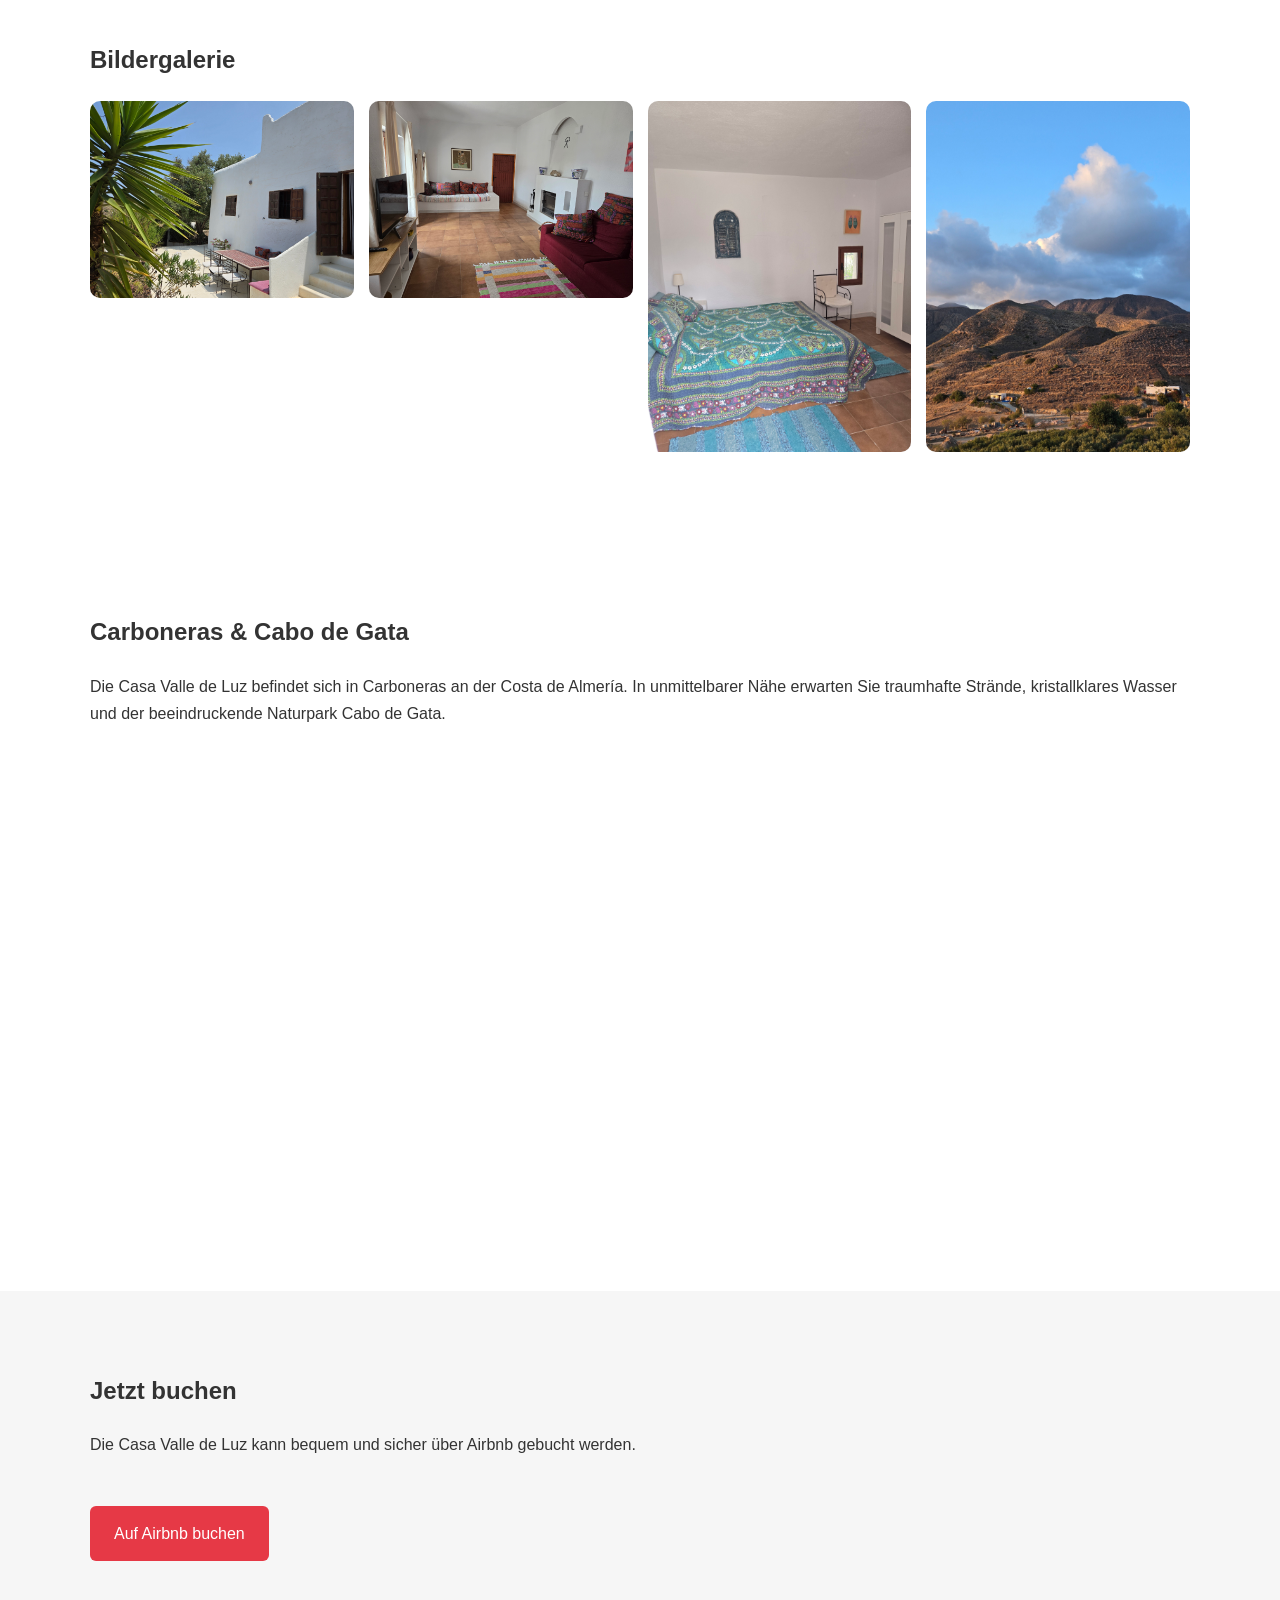
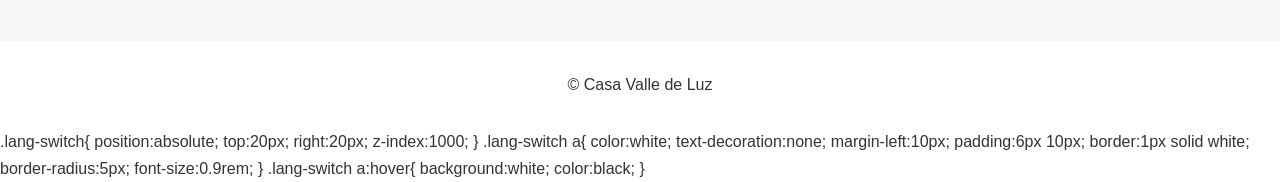
==== commit 5c8baba1: "Add language switcher styles to index.html" ====
--- a/index.html
+++ b/index.html
@@ -148,3 +148,25 @@
 </script>
 </body>
 </html>
+
+.lang-switch{
+    position:absolute;
+    top:20px;
+    right:20px;
+    z-index:1000;
+}
+
+.lang-switch a{
+    color:white;
+    text-decoration:none;
+    margin-left:10px;
+    padding:6px 10px;
+    border:1px solid white;
+    border-radius:5px;
+    font-size:0.9rem;
+}
+
+.lang-switch a:hover{
+    background:white;
+    color:black;
+}
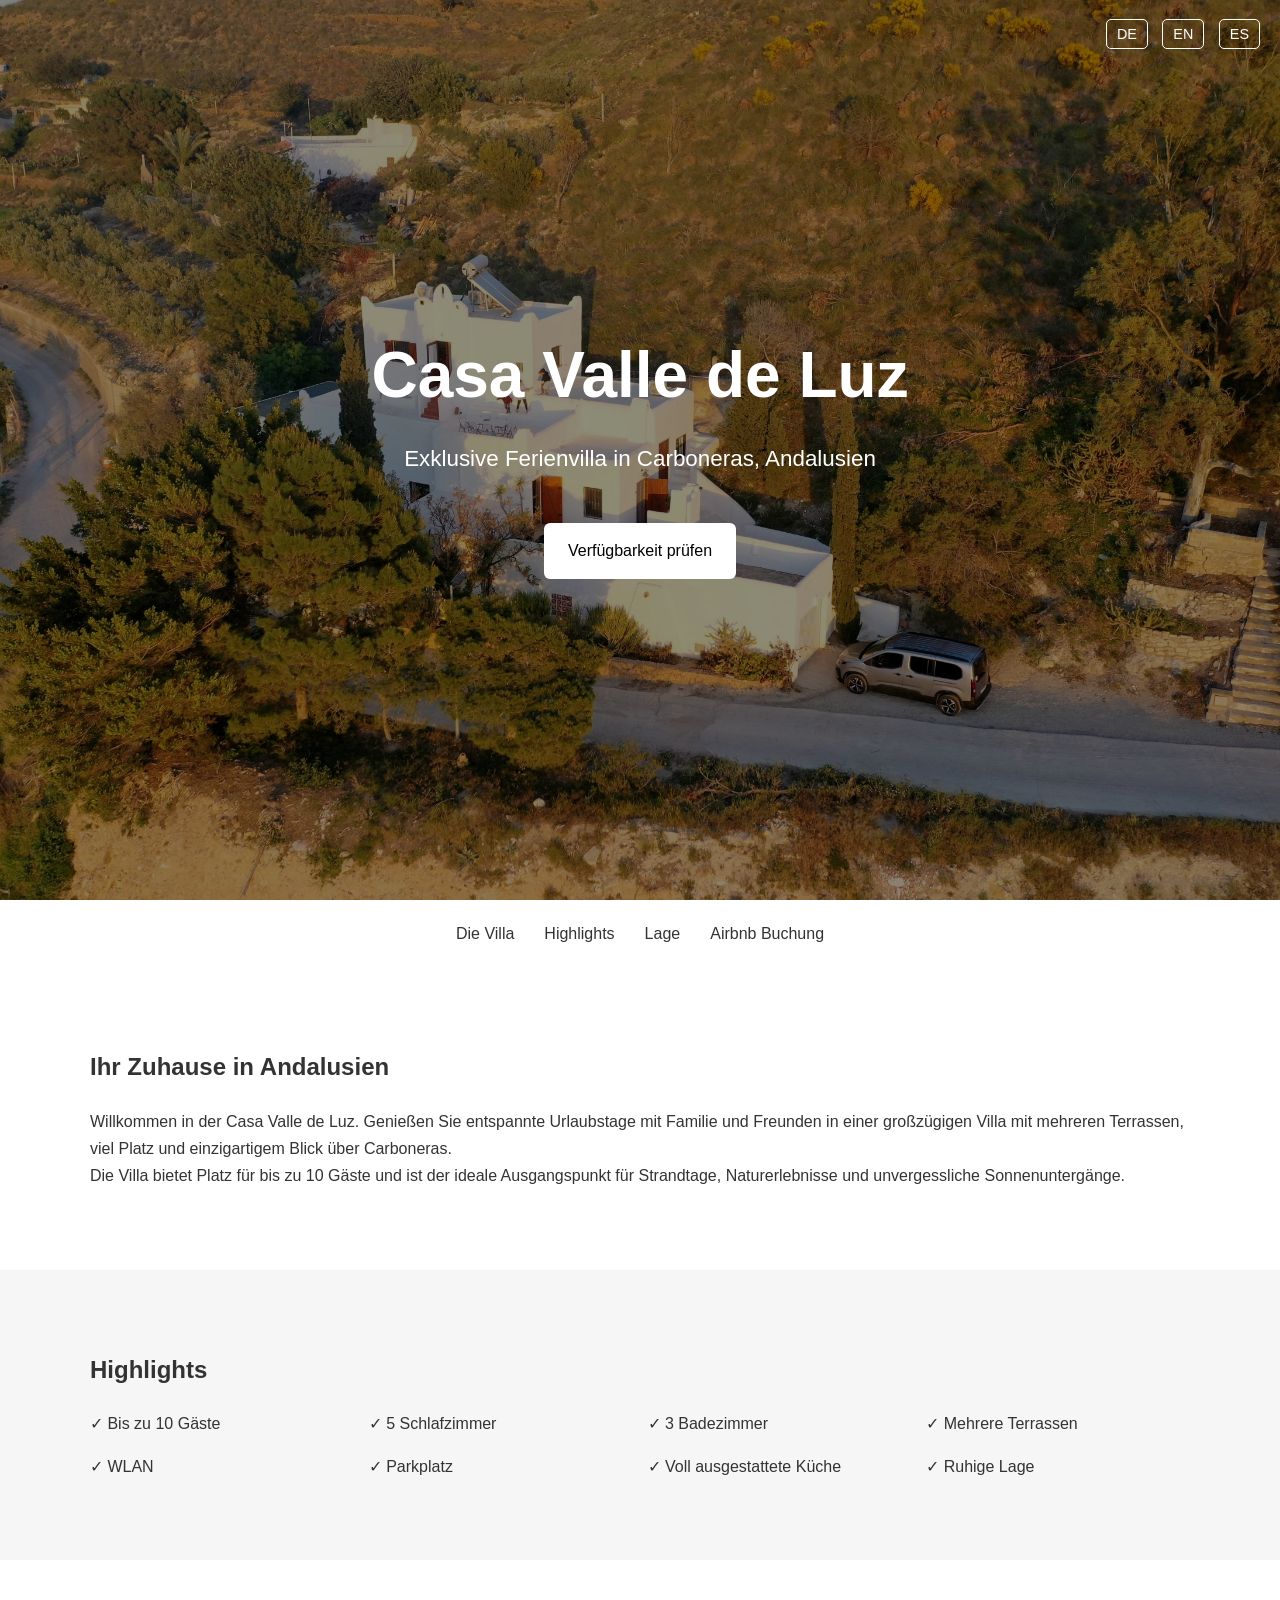
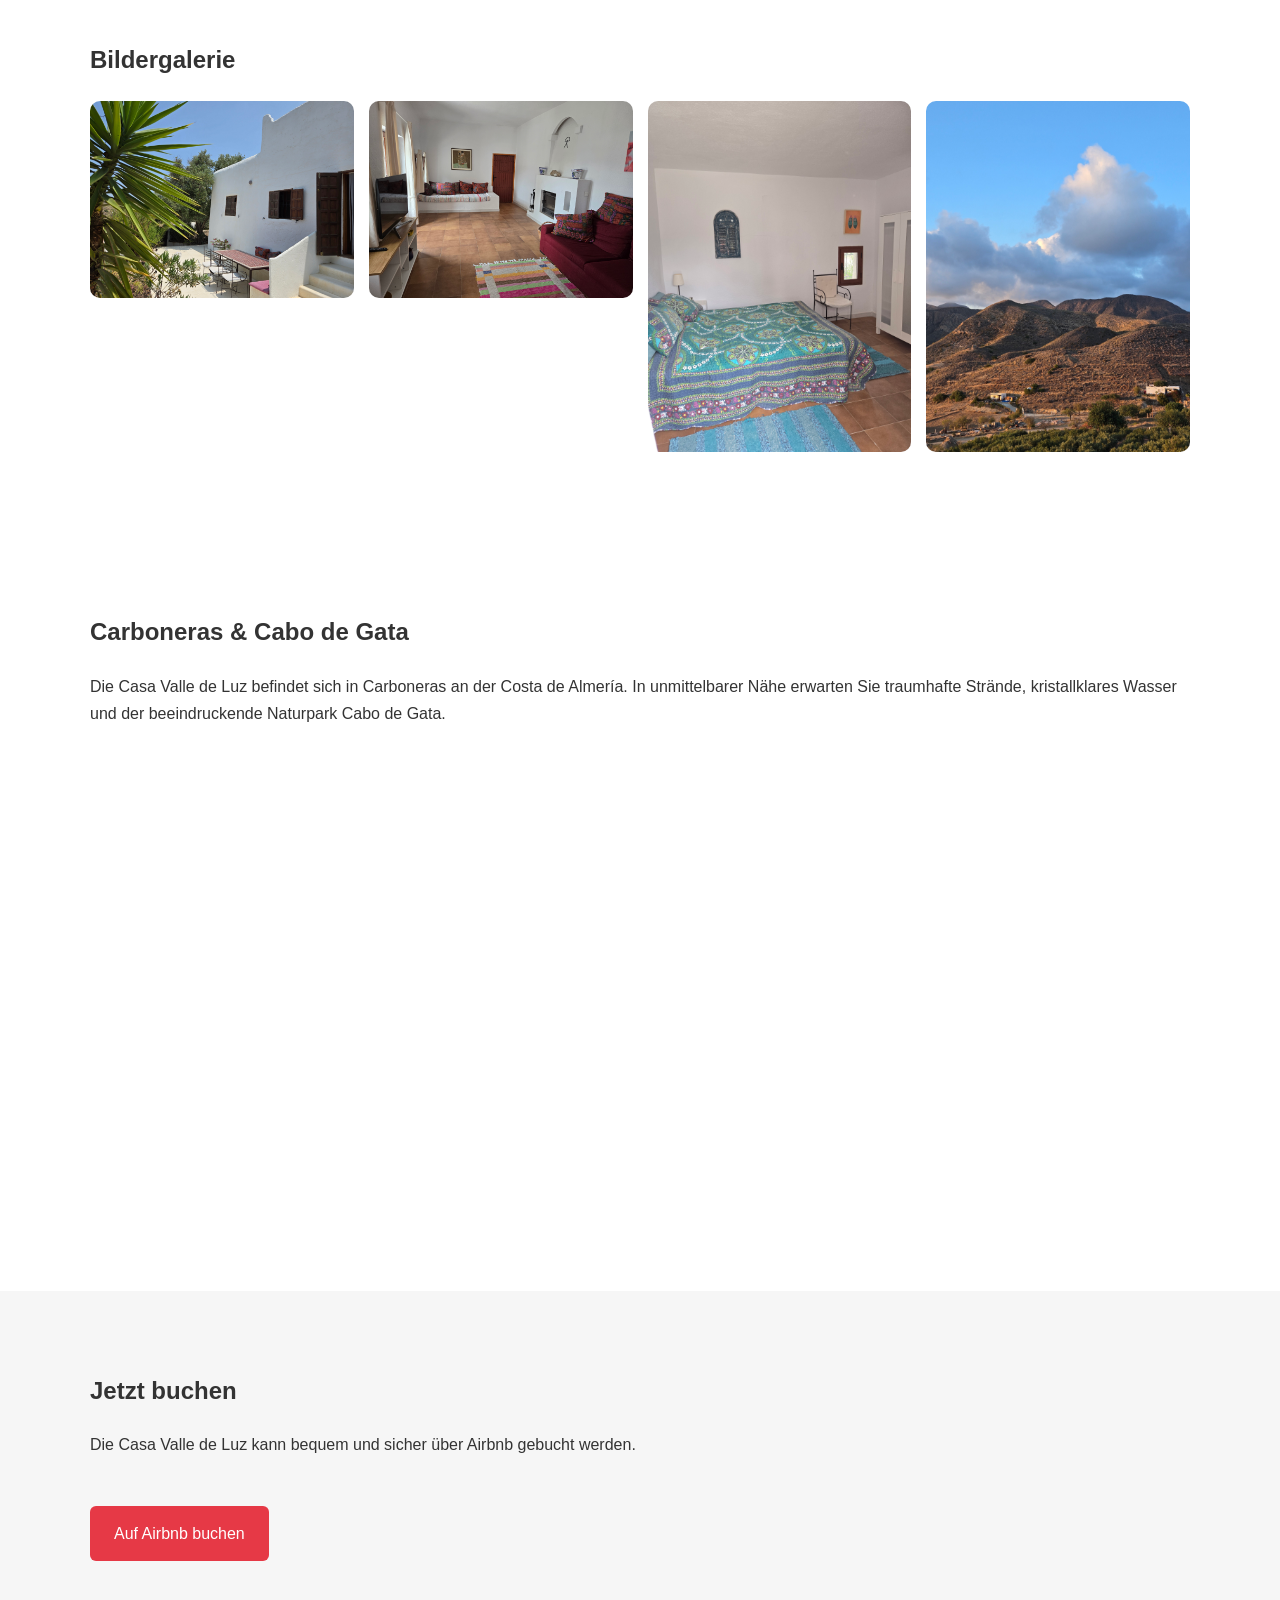
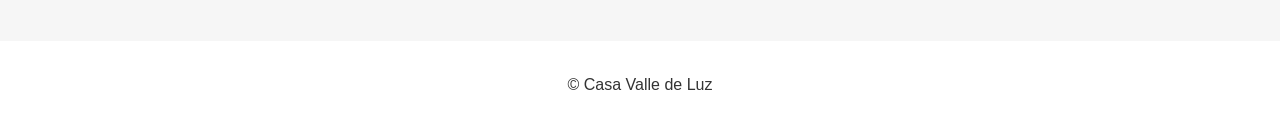
==== commit a3054edd: "Remove language switch CSS styles Removed language switch styles from index.html." ====
--- a/index.html
+++ b/index.html
@@ -148,25 +148,3 @@
 </script>
 </body>
 </html>
-
-.lang-switch{
-    position:absolute;
-    top:20px;
-    right:20px;
-    z-index:1000;
-}
-
-.lang-switch a{
-    color:white;
-    text-decoration:none;
-    margin-left:10px;
-    padding:6px 10px;
-    border:1px solid white;
-    border-radius:5px;
-    font-size:0.9rem;
-}
-
-.lang-switch a:hover{
-    background:white;
-    color:black;
-}
